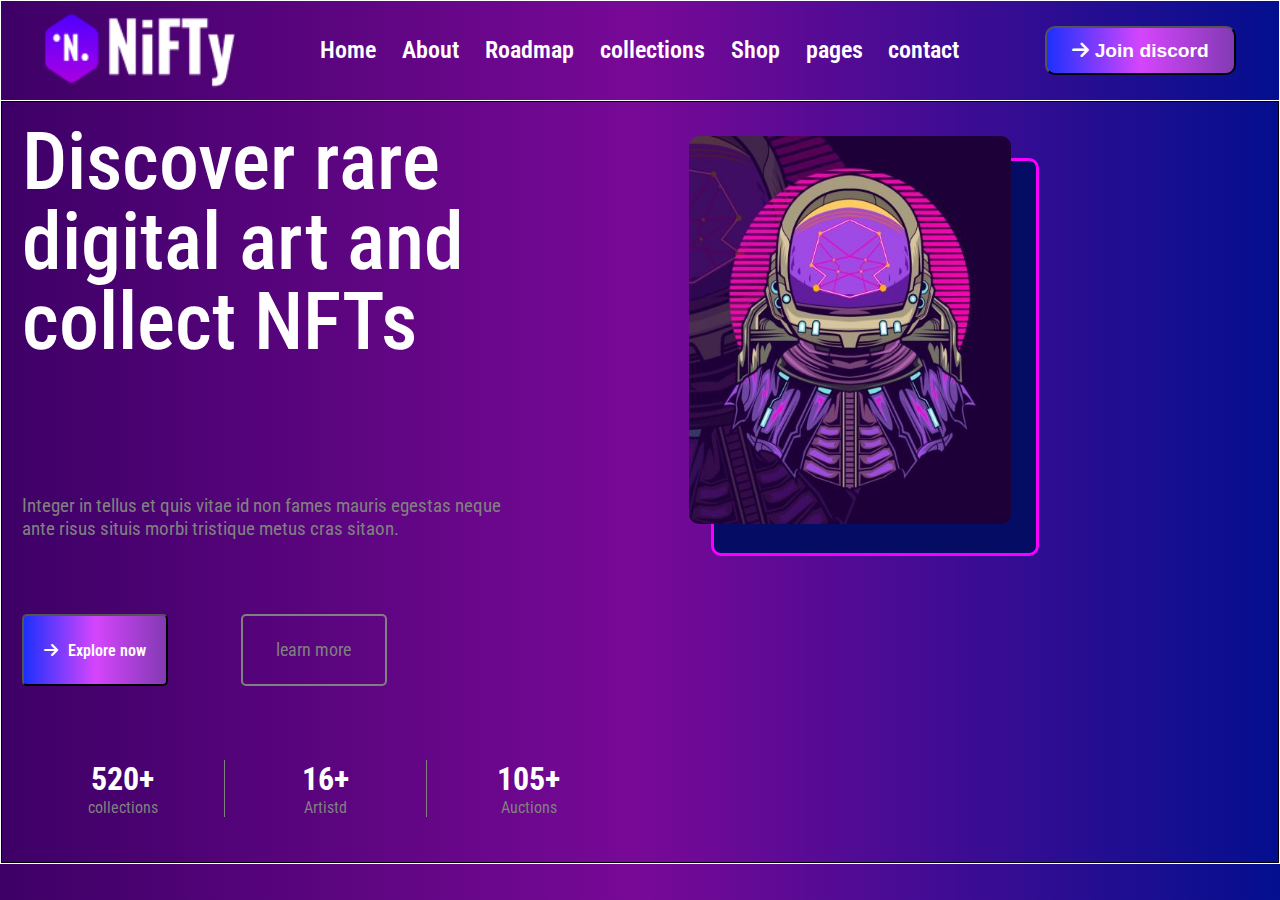
==== index.html @ b86f289c "nifty" ====
<!DOCTYPE html>
<html lang="en">

<head>
    <meta charset="UTF-8">
    <meta name="viewport" content="width=device-width, initial-scale=1.0">
    <title>Nifty portfolio</title>
    <link rel="preconnect" href="https://fonts.googleapis.com">
    <link rel="preconnect" href="https://fonts.gstatic.com" crossorigin>
    <link href="https://fonts.googleapis.com/css2?family=Roboto+Condensed:ital,wght@0,100..900;1,100..900&display=swap"
        rel="stylesheet">
    <link rel="stylesheet" href="style.css">
    <link rel="stylesheet" href="https://cdnjs.cloudflare.com/ajax/libs/font-awesome/6.6.0/css/all.min.css">
</head>

<body>
    <div class="main">
        <!-- navbar start -->
        <nav>
            <div class="nav_logo">
                <img src="./images/logo-nifty-light.png" alt="aa" height="100%" width="100%">
            </div>
            <div class="nav_catagories">
                <ul>
                    <li>Home</li>
                    <li>About</li>
                    <li>Roadmap</li>
                    <li>collections</li>
                    <li>Shop</li>
                    <li>pages</li>
                    <li>contact</li>
                </ul>
            </div>
            <div class="nav_button">
                <button><i class="fa-solid fa-arrow-right"></i> Join discord</button>
            </div>
        </nav>
        <!-- navbar end -->
        <!-- hero section start -->
        <div class="hero">
            <div class="hero_text">
                <h1 class="hero_tital">
                    Discover rare digital art and collect NFTs
                </h1>

                <p class="hero_paragraph">Integer in tellus et quis vitae id non fames mauris egestas neque ante risus
                    situis morbi tristique metus cras sitaon.</p>

                <div class="hero_buttons">
                    <button class="hero_button_1"><i style="margin-right: 10px;"
                            class="fa-solid fa-arrow-right"></i>Explore
                        now</button>
                    <button class="hero_button_2">learn more</button>
                </div>

                <div class="hero_review">

                    <div class="hero_reviews">
                        <h2>520+</h2>
                        <p>collections</p>
                    </div>

                    <div class="hero_reviews">
                        <h2>16+</h2>
                        <p>Artistd</p>
                    </div>

                    <div class="hero_reviews" style="border: none;">
                        <h2>105+</h2>
                        <p>Auctions</p>
                    </div>

                </div>
            </div>

            <div class="hero_img">

                <div class="hero_inner_img">
                    <img src="./images/img-hero-home-pkx0rylo211e505zyjern6z4qr8wz2abgy2iei8vrc.jpg" alt="aa"
                        height="100%" width="100%">
                </div>
            </div>
        </div>
        <!-- hero sectionend -->

    </div>
</body>

</html>
---- style.css ----
*{
    margin: 0;
    padding: 0;
    box-sizing: border-box;
   
}

body{
    background-image: linear-gradient(to right,#3d0066,#780997,#030f8f);
    display: flex;
    justify-content: center;
}

.main{
    font-family: "Roboto Condensed", sans-serif;
    border: 1px solid white;
    max-width: 1400px;
}
/* navbar start */
nav{
    height: 100px;
    width: 100%;
    border-bottom: 1px solid rgb(255, 255, 255);
    display: flex;
    align-items: center;
    justify-content: space-around;
}

.nav_logo{
    /* border: 1px solid black; */
    height: 80%;
    width: 15%;
    background-position: center;
}
.nav_catagories{
    /* border: 1px solid black; */
    height: 50%;
    width: 50%;
    font-family: "Roboto Condensed", sans-serif;
    font-optical-sizing: auto;
    display: flex;
    align-items: center;
}
.nav_catagories ul{
    display: flex;
    /* border: 1px solid black; */
    justify-content: space-between;
    width: 100%;
    height: 100%;
    display: flex;
    align-items: center;
}
.nav_catagories li{
    list-style: none;
    color: white;
    font-weight: 600;
    font-size: 1.5rem;
    cursor: pointer;
    transition: all 0.1s ease;
    /* border: 1px solid black; */
    height: 60%;
}

.nav_catagories li:hover{
    color: rgb(255, 0, 242);
    border-bottom: 5px solid rgb(250, 6, 250)
}


.nav_button{
    /* border: 1px solid black; */
    height: 50%;
    width: 15%;
}

.nav_button button{
    background-image: linear-gradient(to right,#1d30fd,#d545fc,#833ab4);
    width: 100%;
    height: 100%;
    font-size: 1.2rem;
    font-weight: 600;
    color: white;
    cursor: pointer;
    transition: all 0.5s ease;
    border-radius: 10px;
}

.nav_button button:hover{
    transform: translateY(-20px);
}

@media screen and (width<800px){
    .nav_logo{
        width: 40%;
        height: 70%;
    }
    .nav_catagories {
        display: none;
    }
    .nav_button {
        width: 30%;
    }

    .nav_button button{
        font-size: 1rem;
    }
}

@media screen and (width<500px){
    .nav_logo{
        width: 40%;
        height: 50%;
    }

    .nav_button {
        width: 40%;
    }

    .nav_button button{
        font-size: 1rem;
    }
}
/* navbar end */


/* hero section start */

.hero{
    border: 1px solid black;
    display: grid;
    grid-template-columns: 1fr 1fr;
    grid-template-rows: 80vh;
    grid-gap: 20px;
    padding: 20px;
}

.hero_text{
    /* background-color: red; */
    display: grid;
    grid-template-columns: 1fr;
    grid-template-rows: 45% 10% 10% 15%;
    align-content: space-between;
}

.hero_tital{
    color: rgb(255, 255, 255);
    font-size: 5rem;
    width: 80%;
    line-height: 80px;
    font-weight: 500;
}

.hero_paragraph{
    color: gray;
    width: 80%;
    font-size: 1.2rem;
}

.hero_buttons{
    width: 60%;
    display: flex;
    justify-content: space-between;
}

.hero_button_1{
    width: 40%;
    height: 100%;
    border-radius: 5px;
    background-image: linear-gradient(to right,#1d30fd,#d545fc,#833ab4);
    color: white;
    font-size: 1rem;
    font-weight: 600;
    font-family: "Roboto Condensed", sans-serif;
    transition: 0.5s;
    cursor: pointer;
}

.hero_button_1:hover{
    transform: translateY(-20px);
}
.hero_button_2{
    width: 40%;
    height: 100%;
    border-radius: 5px;
    background: transparent;
    color: gray;
    font-size: 1.1rem;
    font-family: "Roboto Condensed", sans-serif;
    border: 2px solid gray;
    transition: 0.5s;
    cursor: pointer;
}


.hero_button_2:hover{
    transform: translateY(-20px);
}

.hero_review{
    display: grid;
    grid-template-columns: 1fr 1fr 1fr;
    align-content: center;
}

.hero_reviews{
    border-right: 1px solid gray;
    display: flex;
    justify-content: center;
    flex-direction: column;
    align-items: center;
}

.hero_reviews h2{
    color: white;
    font-size: 2rem;
    font-family: "Roboto Condensed", sans-serif;

}

.hero_reviews p{
    color: gray;
}
.hero_img{
    /* background-color: yellow ; */
    /* border: 1px solid yellow; */
    padding-top: 6%;
    padding-left: 10%;
}
.hero_inner_img{
    width: 60%;
    aspect-ratio: 1/1.2;
    border: 3px solid rgb(247, 0, 255);
    border-radius: 10px;
    cursor: pointer;
    background-color: #040c63;
    
}
.hero_inner_img img{
    transform: translate(-25px,-25px);
    border-radius: 10px;
 }



@media screen and (width<1200px){
    .hero_tital{
        font-size: 4rem;
    }

    .hero_inner_img{
        width: 80%;
    }
}

@media screen and (width<1000px){
    .hero_tital{
        font-size: 3rem;
    }
}
@media screen and (width<768px){
    .hero_text{
        order: 2;
    }
    .hero_img{
        order: 1;
    }

    .hero_tital{
        width: 100%;
    }
    
    .hero_paragraph{
        width: 100%;
       
    }

    .hero_inner_img{
        width: 80%;
    }
     .hero{
        grid-template-columns: 1fr;
        grid-template-rows: 700px 400px;
     }
}

@media screen and (width<500px){
    .hero_inner_img{
        width: 90%;
    }

    .hero_buttons{
        width: 100%;
    }

    .hero{
        grid-template-columns: 1fr;
        grid-template-rows: 500px 500px;
     }
}

@media screen and (width<350px){
    .hero{
        grid-template-columns: 1fr;
        grid-template-rows: 350px 600px;
     }
}
/* hero section end */
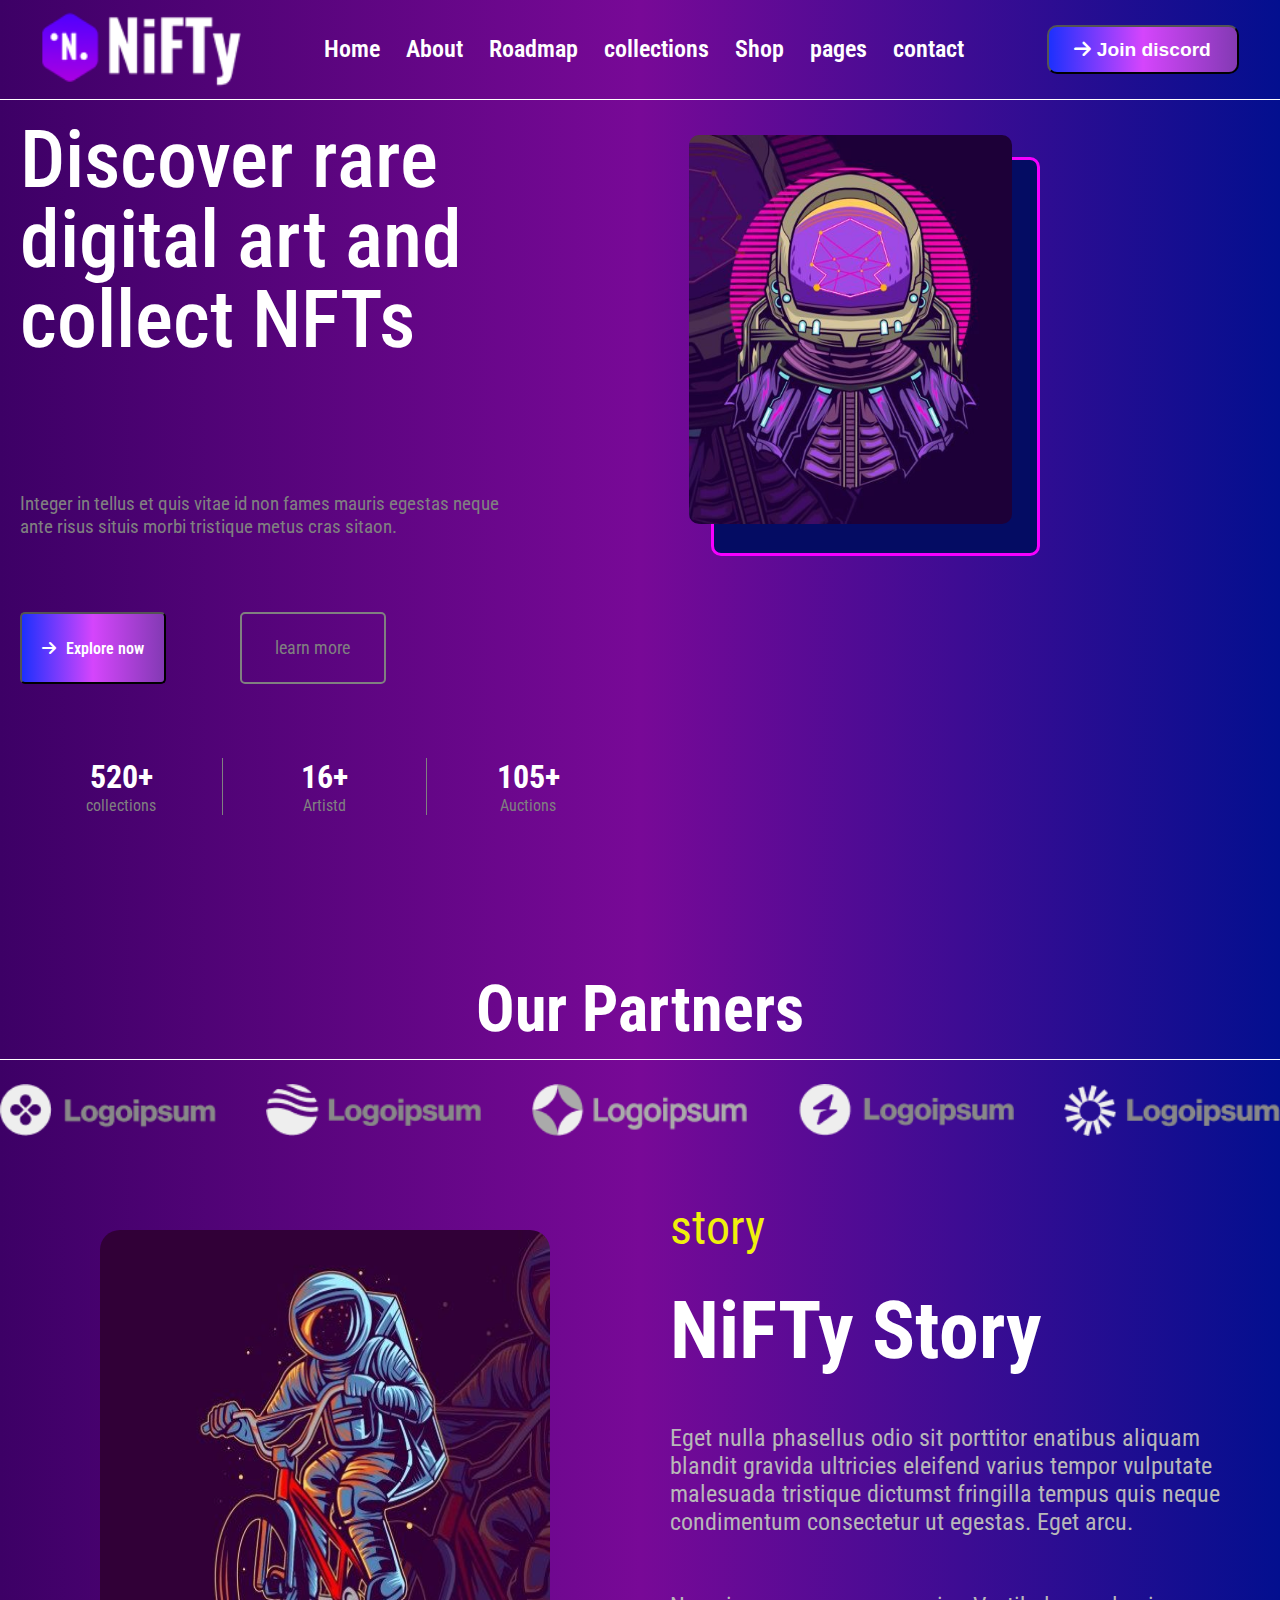
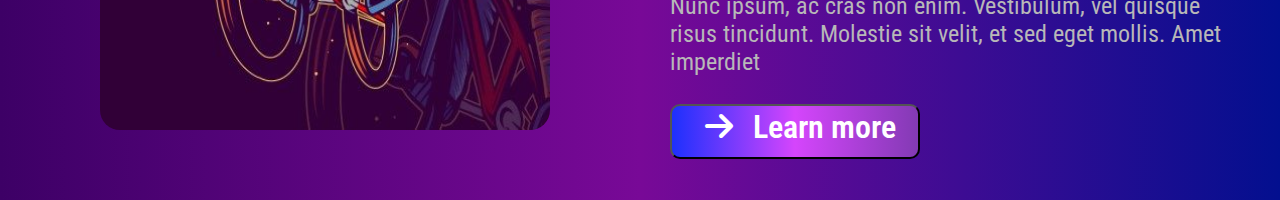
==== commit 2daa1bde: "nifty" ====
--- a/index.html
+++ b/index.html
@@ -83,6 +83,43 @@
         </div>
         <!-- hero sectionend -->
 
+        <!-- our partners start -->
+         <div class="heading1">
+            <h1>Our Partners</h1>
+         </div>
+
+         <div class="partners_logo">
+            <img src="./images/logoipsum1.png" alt="aa" width="100%">
+            <img src="./images/logoispum2.png" alt="aa" width="100%">
+            <img src="./images/logoipsum3.png" alt="aa" width="100%">
+            <img src="./images/logoipsum4.png" alt="aa" width="100%">
+            <img src="./images/logoipsum5.png" alt="aa" width="100%">
+         </div>
+         <!-- our partners end -->
+
+         <!-- nify story start -->
+
+         <div class="nifty_story">
+            <div class="nifty_story_img">
+                <div class="nifty_story_inner_img">
+                    <img src="./images/about-sect-pkx2qvjboxoln93ri0fmyq3f60lvekg6x5yi3pwz84.jpg" alt="aa" height="100%" width="100%">
+                </div>
+            </div>
+            <div class="nifty_story_text">
+                <span id="story">story</span>
+
+                <h1>NiFTy Story</h1>
+
+                <span>Eget nulla phasellus odio sit porttitor enatibus aliquam blandit gravida ultricies eleifend varius tempor vulputate malesuada tristique dictumst fringilla tempus quis neque condimentum consectetur ut egestas. Eget arcu.</span>
+
+                <span>Nunc ipsum, ac cras non enim. Vestibulum, vel quisque risus tincidunt. Molestie sit velit, et sed eget mollis. Amet imperdiet</span>
+                <div class="nifty_button">
+                <button><i class="fa-solid fa-arrow-right"></i>Learn more</button>
+            </div>
+            </div>
+         </div>
+          <!-- nifty story end -->
+
     </div>
 </body>
 
--- a/style.css
+++ b/style.css
@@ -13,7 +13,7 @@
 
 .main{
     font-family: "Roboto Condensed", sans-serif;
-    border: 1px solid white;
+    /* border: 1px solid white; */
     max-width: 1400px;
 }
 /* navbar start */
@@ -29,7 +29,7 @@
 .nav_logo{
     /* border: 1px solid black; */
     height: 80%;
-    width: 15%;
+    width: 200px;
     background-position: center;
 }
 .nav_catagories{
@@ -89,14 +89,19 @@
     transform: translateY(-20px);
 }
 
-@media screen and (width<800px){
-    .nav_logo{
-        width: 40%;
-        height: 70%;
-    }
+@media screen and (max-width:1100px){
     .nav_catagories {
         display: none;
     }
+
+    .nav_button{
+        width: 30%;
+    }
+}
+
+@media screen and (width<800px){
+   
+    
     .nav_button {
         width: 30%;
     }
@@ -107,10 +112,7 @@
 }
 
 @media screen and (width<500px){
-    .nav_logo{
-        width: 40%;
-        height: 50%;
-    }
+   
 
     .nav_button {
         width: 40%;
@@ -126,7 +128,7 @@
 /* hero section start */
 
 .hero{
-    border: 1px solid black;
+    /* border: 1px solid black; */
     display: grid;
     grid-template-columns: 1fr 1fr;
     grid-template-rows: 80vh;
@@ -256,6 +258,12 @@
     .hero_tital{
         font-size: 3rem;
     }
+
+    .hero_buttons{
+        width: 100%;
+    }
+
+
 }
 @media screen and (width<768px){
     .hero_text{
@@ -289,8 +297,17 @@
     }
 
     .hero_buttons{
-        width: 100%;
-    }
+        height: 40px;
+    }
+
+    .hero_button_1{
+        width: 48%;
+    }
+
+    .hero_button_2{
+        width: 48%;
+    }
+    
 
     .hero{
         grid-template-columns: 1fr;
@@ -304,4 +321,169 @@
         grid-template-rows: 350px 600px;
      }
 }
-/* hero section end */+/* hero section end */
+
+/* our partners start */
+.heading1{
+    width: 100%;
+    height: 100px;
+    border-bottom: 1px solid white;
+    color: white;
+    font-size: 2rem;
+    display: grid;
+    place-items: center;
+    margin-top: 100px;
+    font-family: "Roboto Condensed", sans-serif;
+}
+
+.partners_logo{
+    width: 100%;
+    display: grid;
+    grid-template-columns: repeat(5,1fr);
+    grid-template-rows: 100px;
+    /* border: 1px solid white; */
+    align-items: center;
+    justify-items: center;
+    grid-gap: 50px;
+}
+
+.partners_logo img{
+    /* border: 1px solid white; */
+}
+
+@media screen and (max-width:768px){
+    .partners_logo{
+        grid-template-columns: repeat(3,1fr);
+        grid-template-rows: 50px 50px;
+        
+    }
+}
+
+@media screen and (max-width:500px){
+    .partners_logo{
+        grid-template-columns: 1fr;
+        grid-template-rows: repeat(5,100px);
+        padding: 20px;
+        
+    }
+}
+/* our partners end */
+
+/* nifty story start */
+
+.nifty_story{
+    display: grid;
+    grid-template-columns: repeat(2,1fr);
+    grid-template-rows: 600px;
+    /* border: 1px solid white; */
+    padding: 20px;
+    grid-gap: 20px;
+}
+
+.nifty_story_img{
+    /* border: 1px solid white; */
+    display: grid;
+    place-items: center;
+}
+
+.nifty_story_inner_img{
+    height: 500px;
+    width: 450px;
+    /* border: 1px solid white; */
+    border-radius: 20px;
+    overflow: hidden;
+}
+.nifty_story_text{
+    /* border: 1px solid white; */
+    display: grid;
+    grid-template-columns: 1fr;
+    grid-template-rows: 10% 20% 25% 15% 10%;
+    grid-gap: 2%;
+    align-content: space-between;
+    padding: 20px;
+}
+#story{
+    font-size: 3rem;
+    display: flex;
+    align-items: end;
+    color: rgb(240, 240, 13);
+}
+
+.nifty_story_text h1{
+    font-size: 5rem;
+    color: white;
+    /* border: 1px solid white; */
+}
+
+.nifty_story_text :nth-child(3){
+    font-size: 1.5rem;
+    color: rgb(184, 184, 184);
+}
+
+.nifty_story_text :nth-child(4){
+    font-size: 1.5rem;
+    color: rgb(184, 184, 184);
+}
+
+.nifty_button button{
+    width: 250px;
+    height: 55px;
+    border-radius: 10px;
+    padding-bottom: 10px;
+    padding-left: 10px;
+    font-family: "Roboto Condensed", sans-serif;
+    font-weight: 600;
+    font-size: 2rem;
+    background-image: linear-gradient(to right,#1d30fd,#d545fc,#833ab4);
+    color: white;
+    transition: all 0.5s ease;
+    cursor: pointer;
+}
+
+.nifty_button button:hover {
+    transform: translateY(-20px);
+}
+
+.nifty_button button i{
+    margin-right: 20px;
+}
+.nifty_story_text span{
+    /* border: 1px solid white; */
+}
+
+
+.nifty_story_text .nifty_button{
+    /* border: 1px solid white; */
+}
+@media screen and (width<1100px){
+    #story{
+        font-size: 2rem;
+        
+    }
+    
+    .nifty_story_text h1{
+        font-size: 3rem;
+        
+    }
+    
+    .nifty_story_text :nth-child(3){
+        font-size: 1rem;
+       
+    }
+    
+    .nifty_story_text :nth-child(4){
+        font-size: 1rem;
+        
+    }
+    
+    .nifty_button button{
+        font-size: 1.5rem;
+    }
+}
+@media screen and (width < 768px){
+    .nifty_story{
+        grid-template-columns: 1fr;
+        grid-template-rows: 500px 500px;
+    }
+}
+/* nifty story end */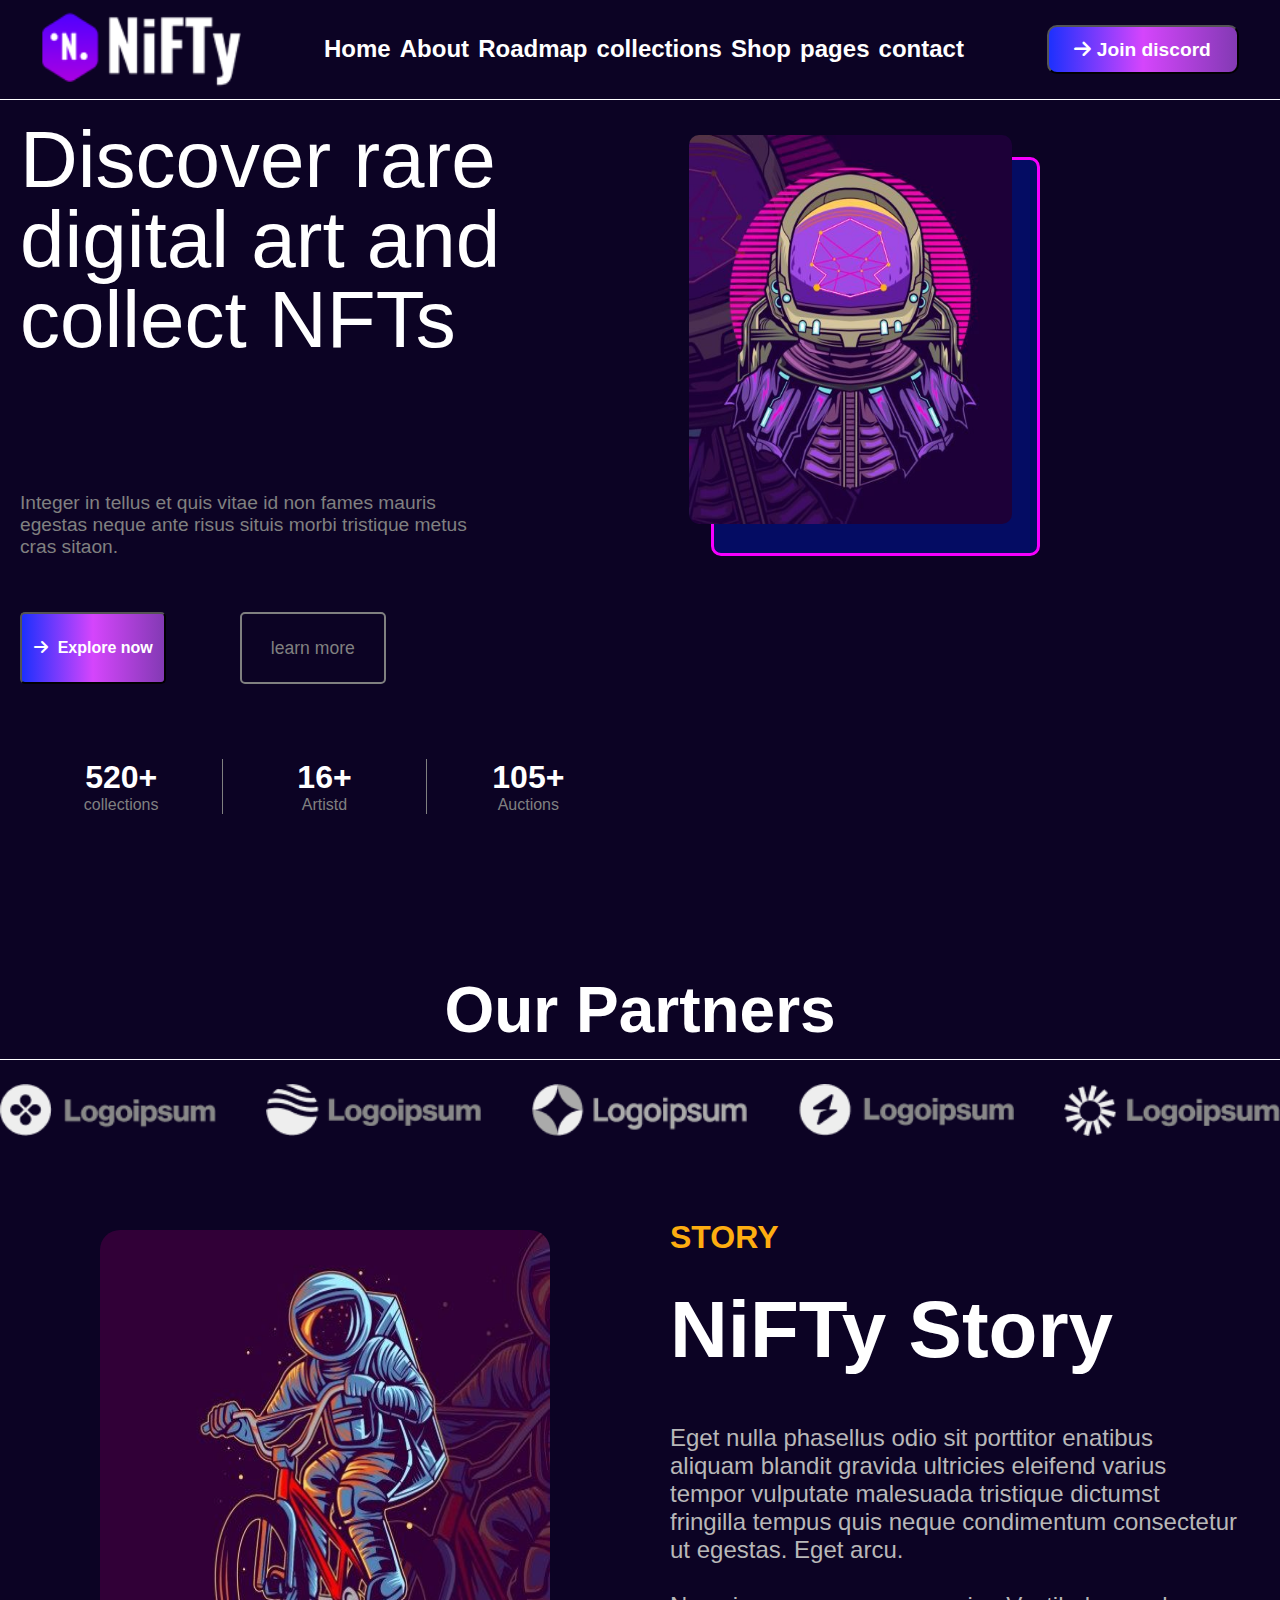
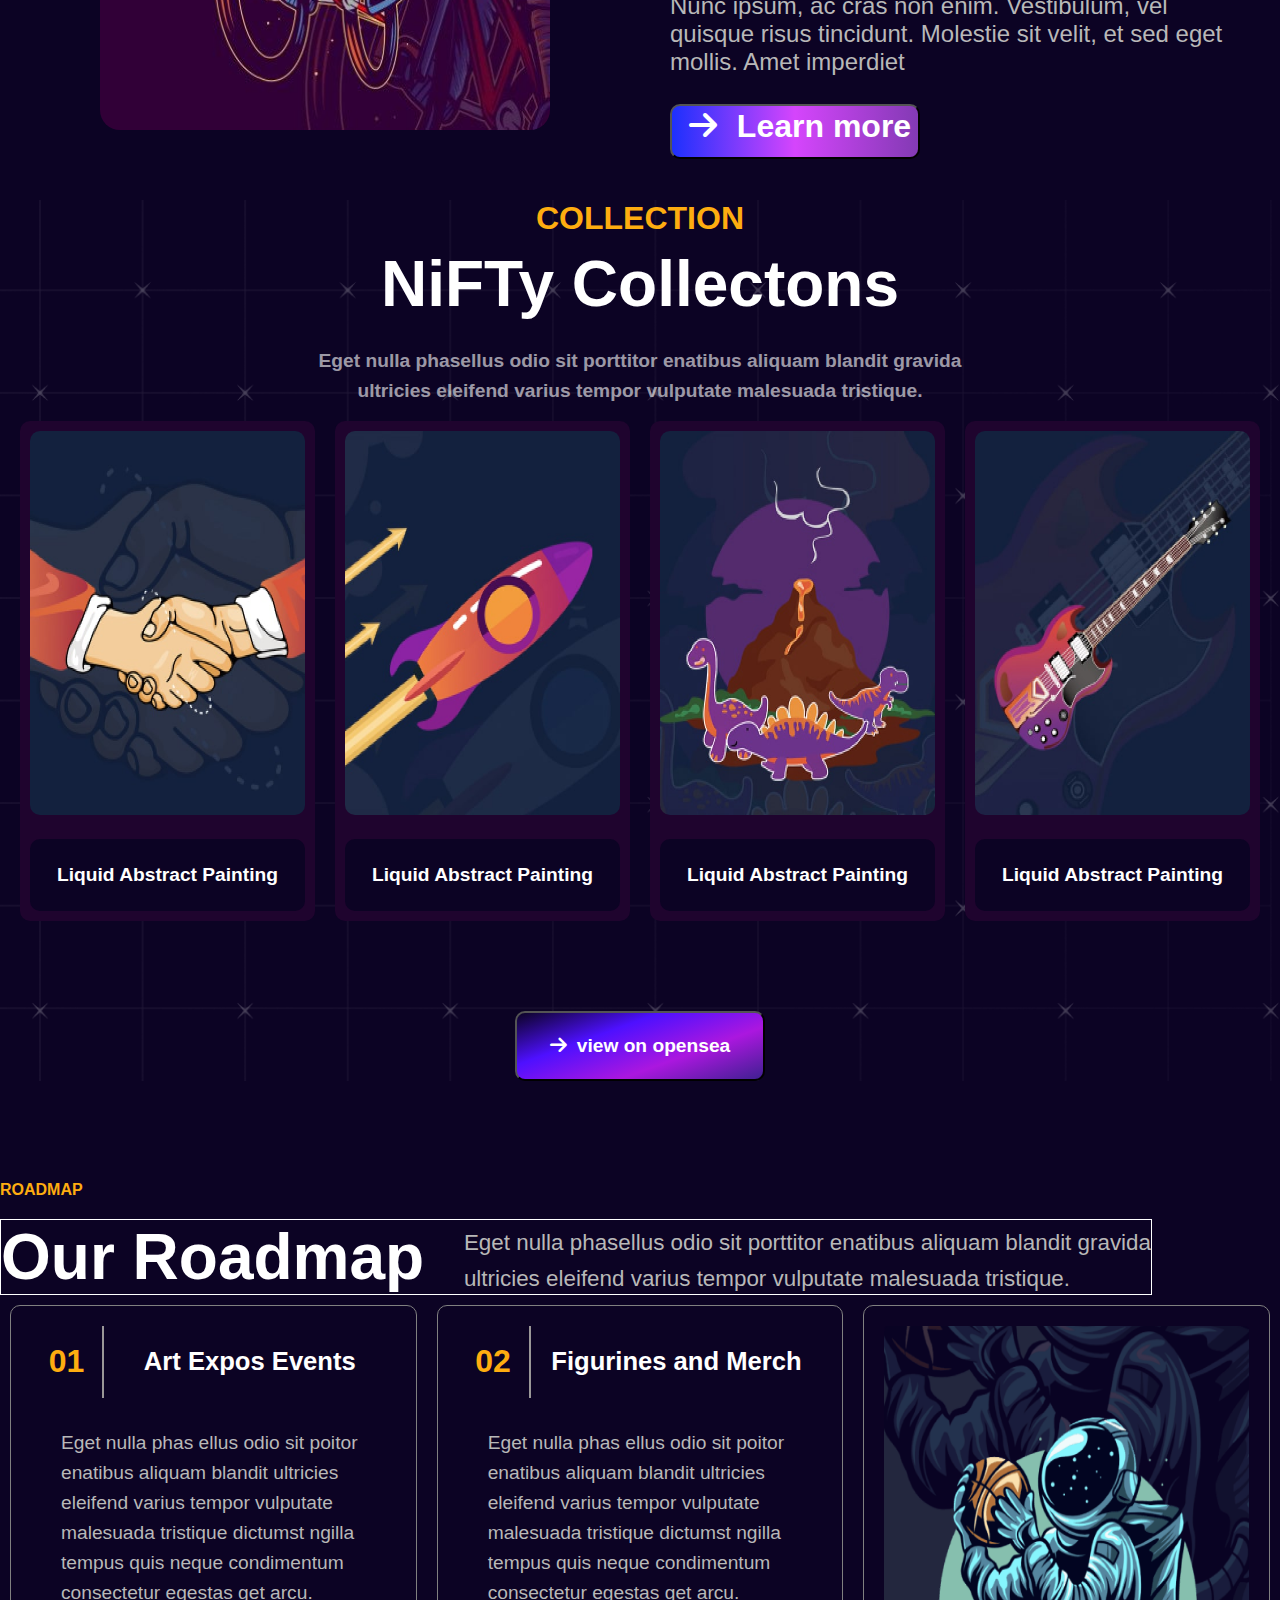
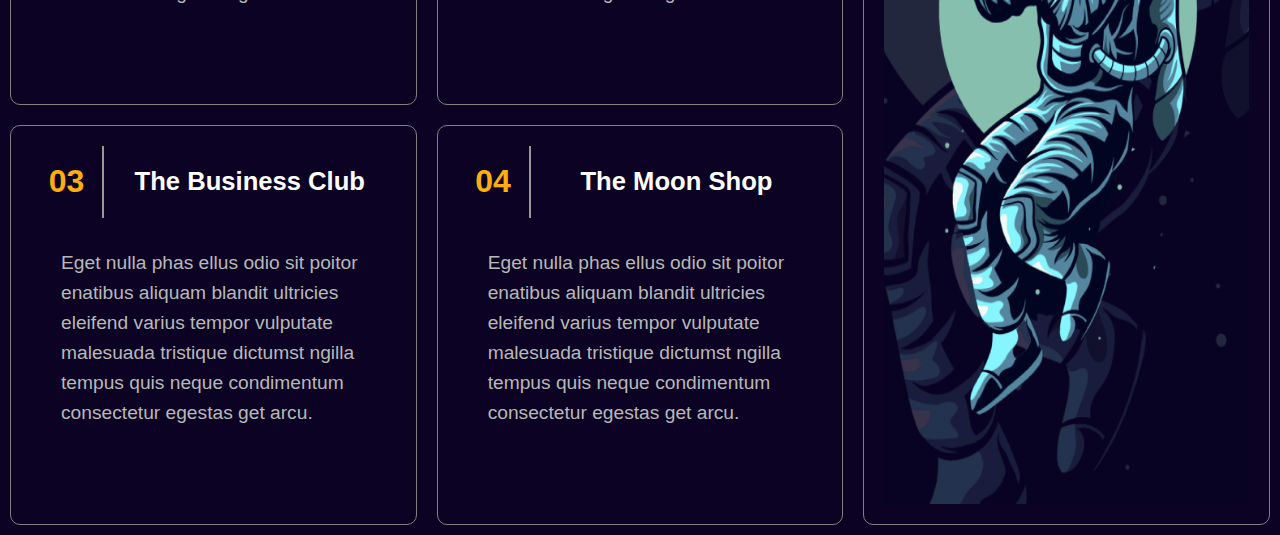
==== commit 1a8c4afb: "nifty" ====
--- a/index.html
+++ b/index.html
@@ -84,25 +84,26 @@
         <!-- hero sectionend -->
 
         <!-- our partners start -->
-         <div class="heading1">
+        <div class="heading1">
             <h1>Our Partners</h1>
-         </div>
-
-         <div class="partners_logo">
+        </div>
+
+        <div class="partners_logo">
             <img src="./images/logoipsum1.png" alt="aa" width="100%">
             <img src="./images/logoispum2.png" alt="aa" width="100%">
             <img src="./images/logoipsum3.png" alt="aa" width="100%">
             <img src="./images/logoipsum4.png" alt="aa" width="100%">
             <img src="./images/logoipsum5.png" alt="aa" width="100%">
-         </div>
-         <!-- our partners end -->
-
-         <!-- nify story start -->
-
-         <div class="nifty_story">
+        </div>
+        <!-- our partners end -->
+
+        <!-- nify story start -->
+
+        <div class="nifty_story">
             <div class="nifty_story_img">
                 <div class="nifty_story_inner_img">
-                    <img src="./images/about-sect-pkx2qvjboxoln93ri0fmyq3f60lvekg6x5yi3pwz84.jpg" alt="aa" height="100%" width="100%">
+                    <img src="./images/about-sect-pkx2qvjboxoln93ri0fmyq3f60lvekg6x5yi3pwz84.jpg" alt="aa" height="100%"
+                        width="100%">
                 </div>
             </div>
             <div class="nifty_story_text">
@@ -110,16 +111,132 @@
 
                 <h1>NiFTy Story</h1>
 
-                <span>Eget nulla phasellus odio sit porttitor enatibus aliquam blandit gravida ultricies eleifend varius tempor vulputate malesuada tristique dictumst fringilla tempus quis neque condimentum consectetur ut egestas. Eget arcu.</span>
-
-                <span>Nunc ipsum, ac cras non enim. Vestibulum, vel quisque risus tincidunt. Molestie sit velit, et sed eget mollis. Amet imperdiet</span>
+                <span>Eget nulla phasellus odio sit porttitor enatibus aliquam blandit gravida ultricies eleifend varius
+                    tempor vulputate malesuada tristique dictumst fringilla tempus quis neque condimentum consectetur ut
+                    egestas. Eget arcu.</span>
+
+                <span>Nunc ipsum, ac cras non enim. Vestibulum, vel quisque risus tincidunt. Molestie sit velit, et sed
+                    eget mollis. Amet imperdiet</span>
                 <div class="nifty_button">
-                <button><i class="fa-solid fa-arrow-right"></i>Learn more</button>
-            </div>
-            </div>
-         </div>
-          <!-- nifty story end -->
-
+                    <button><i class="fa-solid fa-arrow-right"></i>Learn more</button>
+                </div>
+            </div>
+        </div>
+        <!-- nifty story end -->
+
+        <!-- nifty collection start -->
+        <div class="nifty_collection">
+
+            <div class="nifty_collection_text1"><span>COLLECTION</span></div>
+
+            <div class="nifty_collection_text2">
+                <h1>NiFTy Collectons</h1>
+            </div>
+
+            <div class="nifty_collection_text3">
+                <p>Eget nulla phasellus odio sit porttitor enatibus aliquam blandit gravida</p>
+                <p>ultricies eleifend varius tempor vulputate malesuada tristique.</p>
+            </div>
+
+            <div class="nifty_collection_cards">
+                <div class="nifty_collection_card">
+                    <div class="nifty_collection_card_img"><img src="./images/img-8-min.jpg" alt="aa" height="100%"
+                            width="100%"></div>
+                    <div class="nifty_collection_card_text">
+                        <p>Liquid Abstract Painting</p>
+                    </div>
+                </div>
+                <div class="nifty_collection_card">
+                    <div class="nifty_collection_card_img"><img src="./images/img-2-min.jpg" alt="aa" height="100%"
+                            width="100%"></div>
+                    <div class="nifty_collection_card_text">
+                        <p>Liquid Abstract Painting</p>
+                    </div>
+                </div>
+                <div class="nifty_collection_card">
+                    <div class="nifty_collection_card_img"><img src="./images/img-3-min.jpg" alt="aa" height="100%"
+                            width="100%"></div>
+                    <div class="nifty_collection_card_text">
+                        <p>Liquid Abstract Painting</p>
+                    </div>
+                </div>
+                <div class="nifty_collection_card">
+                    <div class="nifty_collection_card_img"><img src="./images/img-7-min.jpg" alt="aa" height="100%"
+                            width="100%"></div>
+                    <div class="nifty_collection_card_text">
+                        <p>Liquid Abstract Painting</p>
+                    </div>
+                </div>
+            </div>
+            <div class="nifty_collection_button">
+                <button><i class="fa-solid fa-arrow-right"></i>view on opensea</button>
+            </div>
+
+
+        </div>
+        <!-- nifty collection end -->
+
+        <!-- nifty roadmap starts here -->
+
+        <div class="nifty_roadmap">
+
+            <div class="nifty_roadmap_text1">
+                <p>
+                    ROADMAP</p>
+            </div>
+
+            <div class="nifty_roadmap_text_2">
+                <div class="nifty_roadmap_text_3_heading">
+                    <h1>Our Roadmap</h1>
+                </div>
+                <div class="nifty_roadmap_text_2_paragraph">
+                    <p>Eget nulla phasellus odio sit porttitor enatibus aliquam blandit gravida</p>
+                    <p>ultricies eleifend varius tempor vulputate malesuada tristique.</p>
+                </div>
+            </div>
+
+            <div class="nifty_roadmap_cards">
+                <div class="nifty_roadmap_card">
+                    <div class="nifty_roadmap_card_text1">
+                        <div class="nifty_roadmap_number"><span>01</span></div>
+                        <div class="nifty_roadmap_heading"><h1>Art Expos Events</h1></div>
+                    </div>
+                    <div class="nifty_roadmap_card_text2">
+                        <p>Eget nulla phas ellus odio sit poitor enatibus aliquam blandit ultricies eleifend varius tempor vulputate malesuada tristique dictumst ngilla tempus quis neque condimentum consectetur egestas get arcu.</p>
+                    </div>
+                </div>
+                <div class="nifty_roadmap_card">
+                    <div class="nifty_roadmap_card_text1">
+                        <div class="nifty_roadmap_number"><span>02</span></div>
+                        <div class="nifty_roadmap_heading"><h1>Figurines and Merch</h1></div>
+                    </div>
+                    <div class="nifty_roadmap_card_text2">
+                        <p>Eget nulla phas ellus odio sit poitor enatibus aliquam blandit ultricies eleifend varius tempor vulputate malesuada tristique dictumst ngilla tempus quis neque condimentum consectetur egestas get arcu.</p>
+                    </div>
+                </div>
+                <div class="nifty_roadmap_card">
+                    <div class="nifty_roadmap_card_text1">
+                        <div class="nifty_roadmap_number"><span>03</span></div>
+                        <div class="nifty_roadmap_heading"><h1>The Business Club</h1></div>
+                    </div>
+                    <div class="nifty_roadmap_card_text2">
+                        <p>Eget nulla phas ellus odio sit poitor enatibus aliquam blandit ultricies eleifend varius tempor vulputate malesuada tristique dictumst ngilla tempus quis neque condimentum consectetur egestas get arcu.</p>
+                    </div>
+                </div>
+                <div class="nifty_roadmap_card">
+                    <div class="nifty_roadmap_card_text1">
+                        <div class="nifty_roadmap_number"><span>04</span></div>
+                        <div class="nifty_roadmap_heading"><h1>The Moon Shop</h1></div>
+                    </div>
+                    <div class="nifty_roadmap_card_text2">
+                        <p>Eget nulla phas ellus odio sit poitor enatibus aliquam blandit ultricies eleifend varius tempor vulputate malesuada tristique dictumst ngilla tempus quis neque condimentum consectetur egestas get arcu.</p>
+                    </div>
+                </div>
+                <div class="nifty_roadmap_card item-3"><img src="./images/roadmap-sect-pkx9wrj8sw4j5o6t93ny7na9h6vh82bf9cotd4w6r4.png" alt="aa" height="100%" width="100%"></div>
+            </div>
+        </div>
+
+        <!-- nifty roadmap ends here -->
     </div>
 </body>
 
--- a/style.css
+++ b/style.css
@@ -6,13 +6,15 @@
 }
 
 body{
-    background-image: linear-gradient(to right,#3d0066,#780997,#030f8f);
+    /* background-image: linear-gradient(160deg,#0C0324); */
+    background-color: #0C0324;
     display: flex;
     justify-content: center;
+    font-family: "Rajdhani", sans-serif;
 }
 
 .main{
-    font-family: "Roboto Condensed", sans-serif;
+    /* font-family: "Roboto Condensed", sans-serif; */
     /* border: 1px solid white; */
     max-width: 1400px;
 }
@@ -36,7 +38,7 @@
     /* border: 1px solid black; */
     height: 50%;
     width: 50%;
-    font-family: "Roboto Condensed", sans-serif;
+    /* font-family: "Roboto Condensed", sans-serif; */
     font-optical-sizing: auto;
     display: flex;
     align-items: center;
@@ -150,6 +152,8 @@
     width: 80%;
     line-height: 80px;
     font-weight: 500;
+    font-family: "Rajdhani", sans-serif;
+
 }
 
 .hero_paragraph{
@@ -172,7 +176,7 @@
     color: white;
     font-size: 1rem;
     font-weight: 600;
-    font-family: "Roboto Condensed", sans-serif;
+    /* font-family: "Roboto Condensed", sans-serif; */
     transition: 0.5s;
     cursor: pointer;
 }
@@ -187,7 +191,7 @@
     background: transparent;
     color: gray;
     font-size: 1.1rem;
-    font-family: "Roboto Condensed", sans-serif;
+    /* font-family: "Roboto Condensed", sans-serif; */
     border: 2px solid gray;
     transition: 0.5s;
     cursor: pointer;
@@ -215,7 +219,7 @@
 .hero_reviews h2{
     color: white;
     font-size: 2rem;
-    font-family: "Roboto Condensed", sans-serif;
+    /* font-family: "Roboto Condensed", sans-serif; */
 
 }
 
@@ -333,7 +337,8 @@
     display: grid;
     place-items: center;
     margin-top: 100px;
-    font-family: "Roboto Condensed", sans-serif;
+    /* font-family: "Roboto Condensed", sans-serif; */
+    font-weight: 700;
 }
 
 .partners_logo{
@@ -361,10 +366,10 @@
 
 @media screen and (max-width:500px){
     .partners_logo{
-        grid-template-columns: 1fr;
-        grid-template-rows: repeat(5,100px);
+        grid-template-columns: 100px;
+        grid-template-rows: repeat(5,30px);
         padding: 20px;
-        
+        margin-left: 35%;
     }
 }
 /* our partners end */
@@ -403,10 +408,12 @@
     padding: 20px;
 }
 #story{
-    font-size: 3rem;
+    font-size: 2rem;
     display: flex;
     align-items: end;
-    color: rgb(240, 240, 13);
+    color: #FEAD10;
+    text-transform: uppercase;
+    font-weight: 700;
 }
 
 .nifty_story_text h1{
@@ -431,7 +438,8 @@
     border-radius: 10px;
     padding-bottom: 10px;
     padding-left: 10px;
-    font-family: "Roboto Condensed", sans-serif;
+    /* font-family: "Roboto Condensed", sans-serif; */
+    font-family: "Rajdhani", sans-serif;
     font-weight: 600;
     font-size: 2rem;
     background-image: linear-gradient(to right,#1d30fd,#d545fc,#833ab4);
@@ -486,4 +494,266 @@
         grid-template-rows: 500px 500px;
     }
 }
-/* nifty story end */+/* nifty story end */
+
+/* nifty collection start */
+
+.nifty_collection{
+  /* border: 1px solid white; */
+  background-image: url("./images/bg-boxstar.png");
+  background-size: cover;
+}
+
+.nifty_collection_text1{
+    width: 100%;
+    height: auto;
+    /* border: 1px solid black; */
+    display: grid;
+    place-items: center;
+    color: #FEAD10;
+    font-size: 2rem;
+    font-weight: 600;
+}
+
+.nifty_collection_text2{
+    width: 100%;
+    height: auto;
+    font-size: 2rem;
+    display: grid;
+    place-items: center;
+    color: white;
+    margin-top: 10px;
+}
+
+.nifty_collection_text3{
+    width: 100%;
+    height: 50px;
+    display: flex;
+    flex-direction: column;
+    justify-content: space-between;
+    align-items: center;
+    font-weight: 600;
+    line-height: 20px;
+    font-size: 1.2rem;
+    color: #FFFFFF99;
+    margin-top: 30px;
+}
+
+.nifty_collection_cards{
+    /* border: 1px solid white; */
+    display: grid;
+    grid-template-columns: repeat(4,1fr);
+    grid-template-rows: 500px;
+    grid-gap:20px;
+    padding: 20px;
+}
+
+
+
+.nifty_collection_button{
+    width: 100%;
+    display: flex;
+    justify-content: center;
+    /* padding: 20px; */
+}
+.nifty_collection_button i{
+    font-weight: 700;
+    margin-right: 10px;
+}
+
+.nifty_collection_button button{
+    height: 70px;
+    /* border: 1px solid white; */
+    width: 250px;
+    font-size: 1.2rem;
+    font-weight: 700;
+    background-image: linear-gradient(160deg,#0C0324,#4E10FF,#AB17DF,#3F2091);
+   border-radius: 10px;
+   color: white;
+   display: flex;
+   justify-content: center;
+   align-items: center;
+   cursor: pointer;
+   margin-top: 70px;
+   transition: all 0.6s ease;
+}
+.nifty_collection_button:hover button{
+    transform: translateY(-30px);
+
+}
+
+
+@media screen and (width<768px){
+    .nifty_collection_cards{
+        grid-template-columns: repeat(2,1fr);
+        grid-template-rows: repeat(2,500px);
+        margin-top: 50px;
+    }
+}
+
+@media screen and (width<500px){
+    .nifty_collection_cards{
+        grid-template-columns: 1fr;
+        grid-template-rows: repeat(4,500px);
+    }
+}
+.nifty_collection_card{
+    /* border: 1px solid white; */
+    display: flex;
+    flex-direction: column;
+    justify-content: space-between;
+    padding: 10px;
+    border-radius: 10px;
+    background-color: #1f042e;
+}
+
+
+.nifty_collection_card_img{
+    width: 100%;
+    height: 80%;
+    /* border: 1px solid white; */
+    border-radius: 10px;
+    overflow: hidden;
+}
+.nifty_collection_card_text{
+    height: 15%;
+    width: 100%;
+    /* border: 1px solid white; */
+    border-radius: 10px;
+    display: grid;
+    place-items: center;
+    font-size: 1.2rem;
+    color: white;
+    font-weight: 700;
+    background-color: #0C0324;
+}
+
+.nifty_roadmap{
+    /* border: 1px solid white; */
+    margin-top: 100px;
+    
+}
+
+.nifty_roadmap_text1{
+    color: white;
+    color: #FEAD10;
+    font-weight: 600;
+    
+}
+
+.nifty_roadmap_text_2{
+    /* border: 1px solid white; */
+    display: flex;
+    justify-content: space-between;
+    margin-top: 20px;
+    width: 90%;
+    border: 1px solid white;
+}
+
+@media screen and (width<768px){
+    .nifty_roadmap_text_2{
+        flex-direction: column;
+        height: 200px;
+    }
+}
+
+.nifty_roadmap_text_3_heading{
+    color: white;
+    font-size: 2rem;
+    font-weight: 500;
+}
+
+.nifty_roadmap_text_2_paragraph{
+    color: white;
+    font-size: 1.4rem;
+}
+
+.nifty_roadmap_text_2_paragraph p{
+    margin-top: 10px;
+    color: rgb(184, 184, 184);
+}
+
+.nifty_roadmap_cards{
+    display: grid;
+    grid-template-columns: repeat(3,1fr);
+    grid-template-rows: repeat(2,400px);
+    grid-gap:20px;
+    padding: 10px;
+    
+
+
+}
+
+@media screen and (width<768px){
+    .nifty_roadmap_cards{
+       
+        display: flex;
+        flex-direction: column;
+    }
+
+    .item-3{
+        grid-column: 1/5;
+        grid-row: 1/2;  
+    }
+    .nifty_roadmap_card_text2{
+        /* display: none; */
+    }
+}
+
+.nifty_roadmap_card{
+    /* border: 1px solid white; */
+    border-radius: 10px;
+}
+
+.item-3{
+    grid-column: 3/4;
+    grid-row: 1/3;
+}
+
+.nifty_roadmap_card{
+    display: flex;
+    flex-direction: column;
+    padding: 20px;
+    border: 1px solid gray;
+}
+
+
+.nifty_roadmap_card_text1{
+    height: 20%;
+    width: 100%;
+    /* border: 1px solid white; */
+    display: flex;
+}
+
+.nifty_roadmap_number{
+    height: 100%;
+    border-right: 2px solid rgb(154, 151, 151);
+    width: 20%;
+    color: white;
+    display: grid;
+    place-items: center;
+    font-size: 2rem;
+    color: #FEAD10;
+    font-weight: 700;
+}
+.nifty_roadmap_heading{
+    height: 100%;
+    /* border: 1px solid white; */
+    width: 80%;
+    color: white;
+    display: grid;
+    place-items: center;
+    font-size: 0.8rem;
+}
+
+.nifty_roadmap_card_text2{
+    height: 80%;
+    width: 100%;
+    /* border: 1px solid white; */
+    color: white;
+    padding: 30px;
+    font-size: 1.2rem;
+    line-height: 30px;
+    color: rgb(184, 184, 184);
+}
+
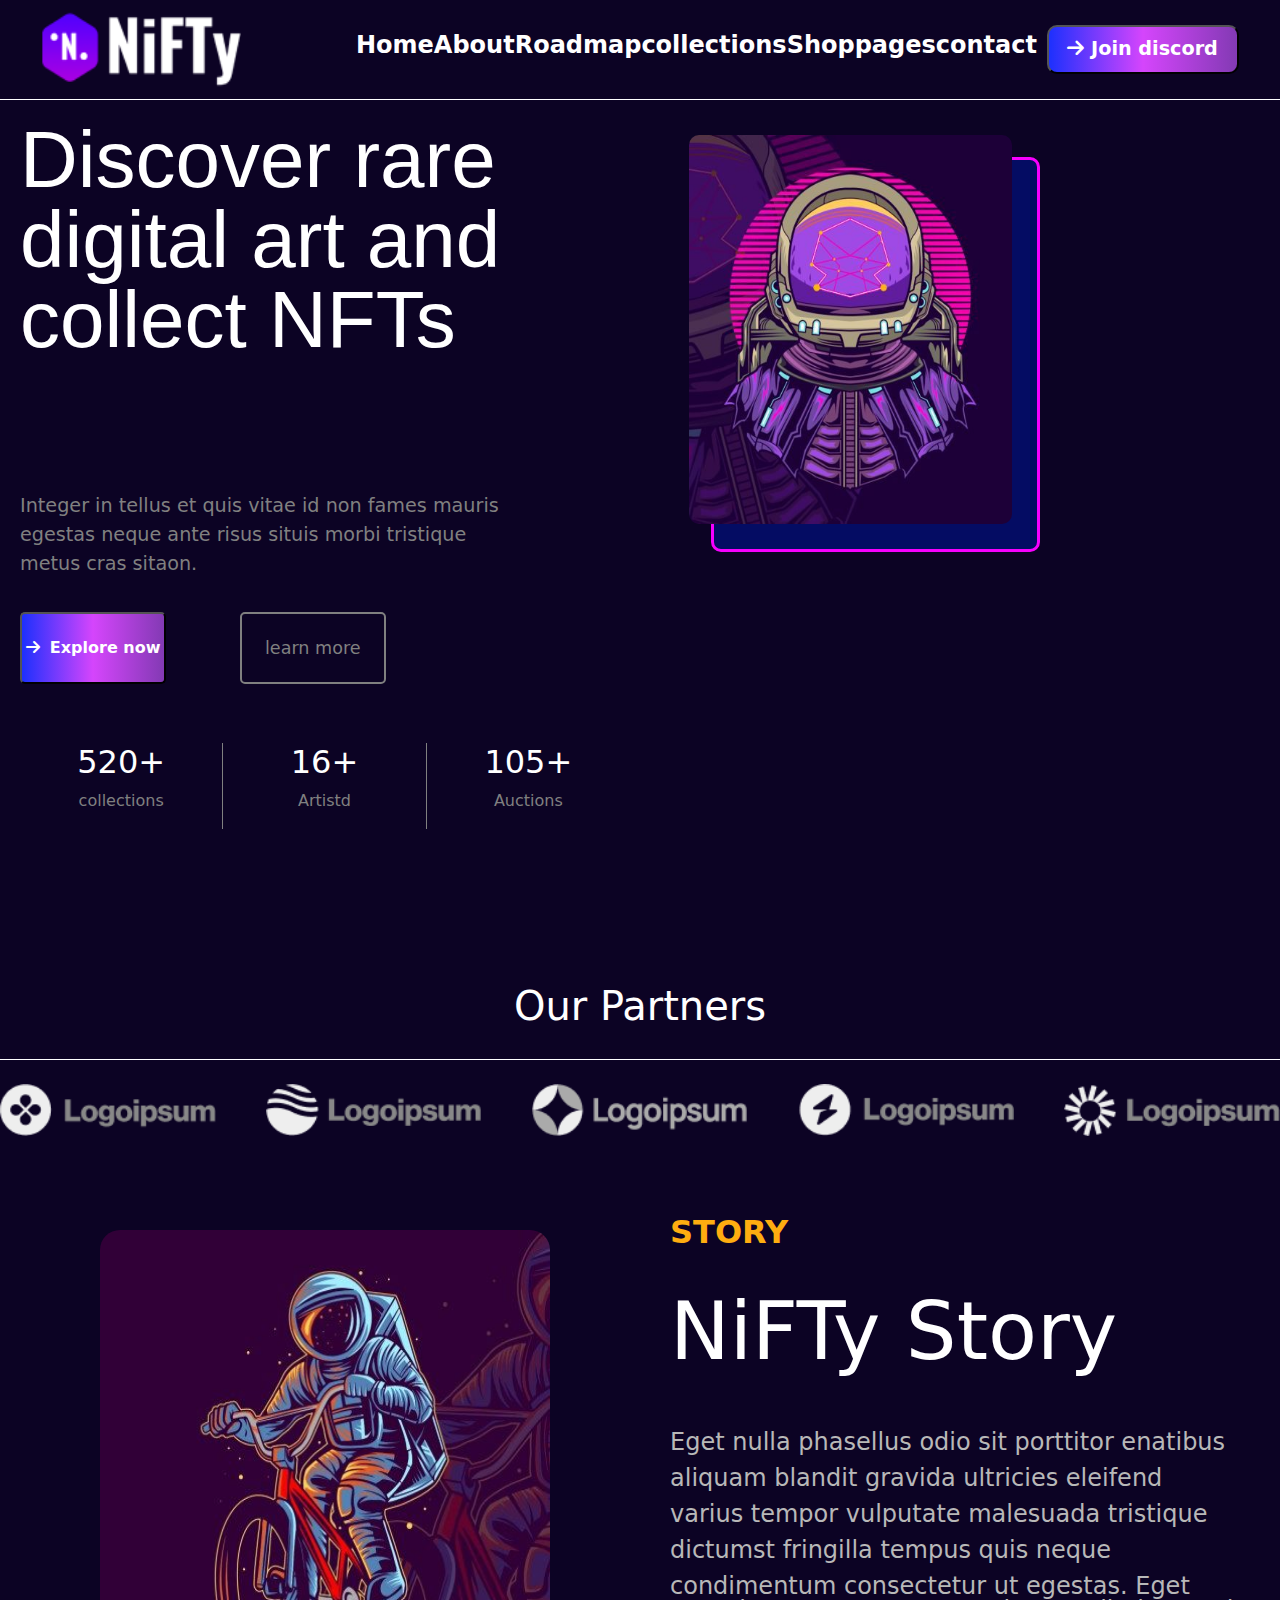
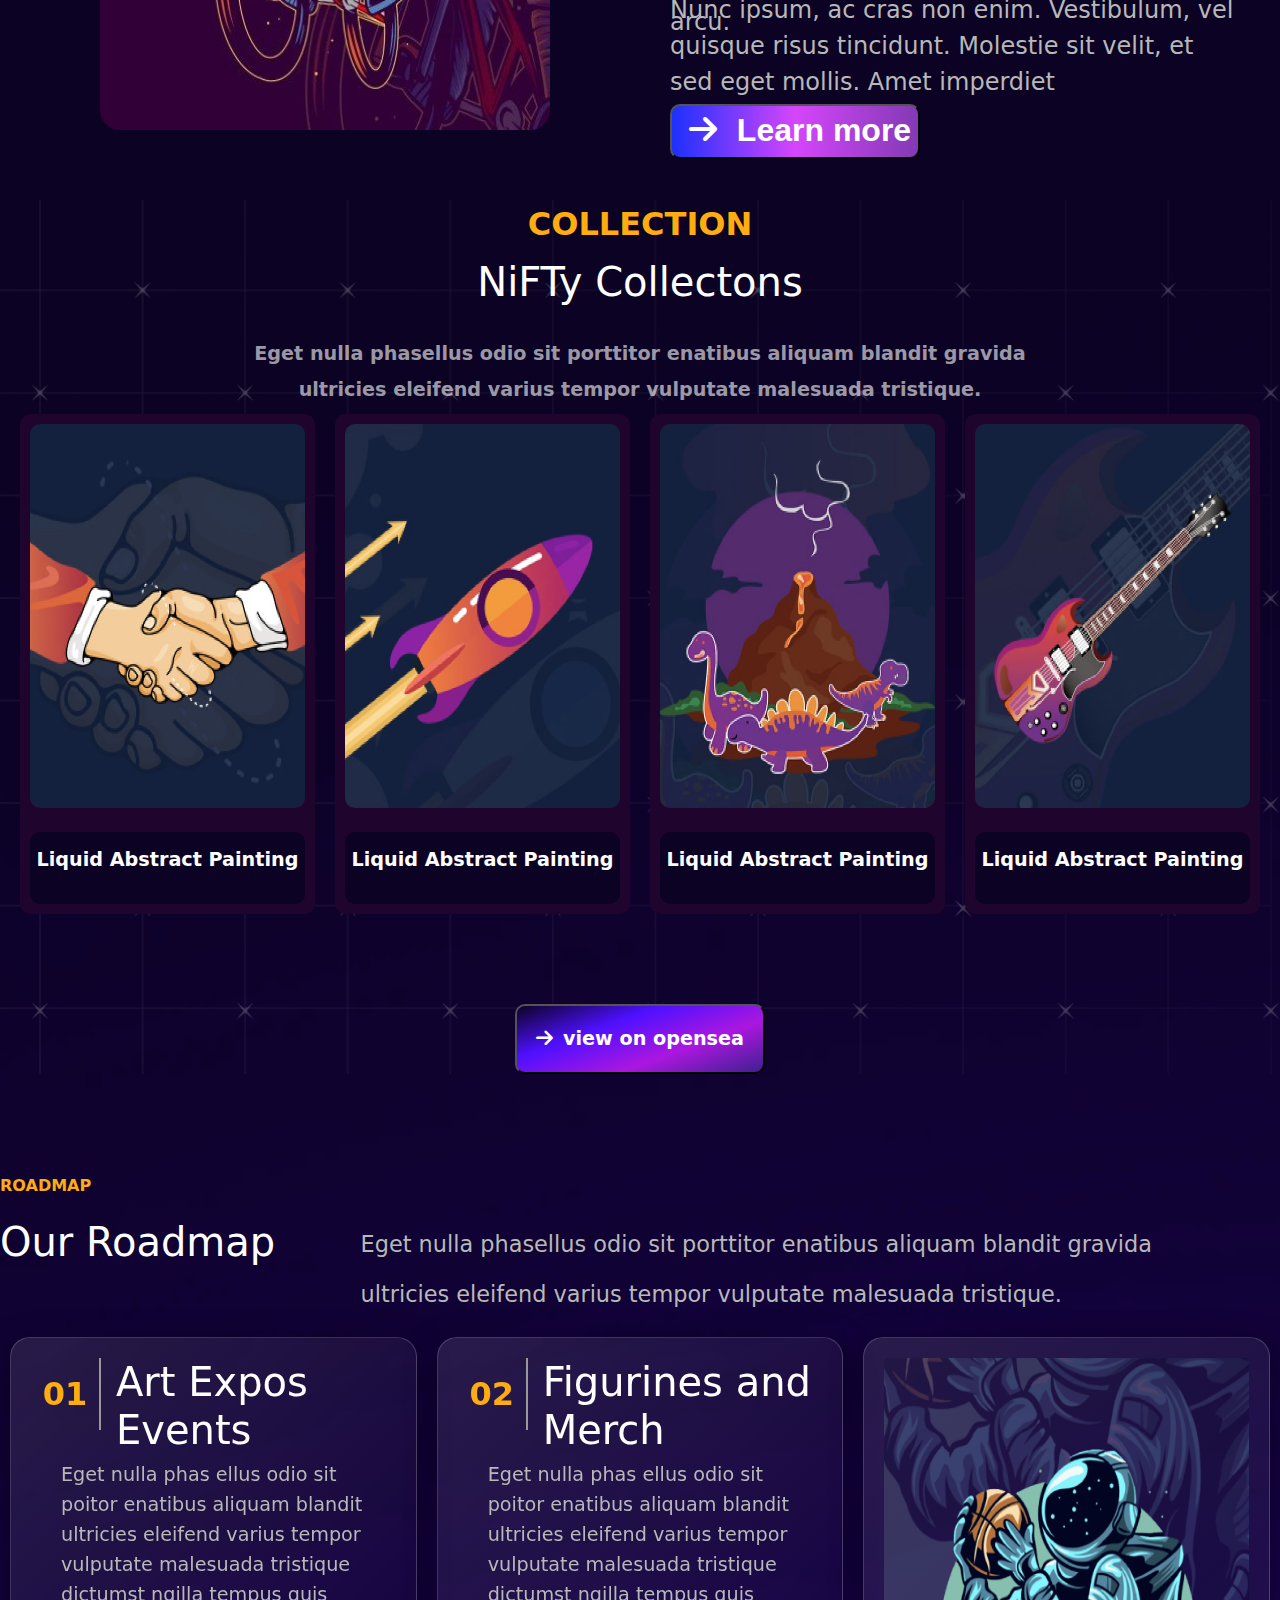
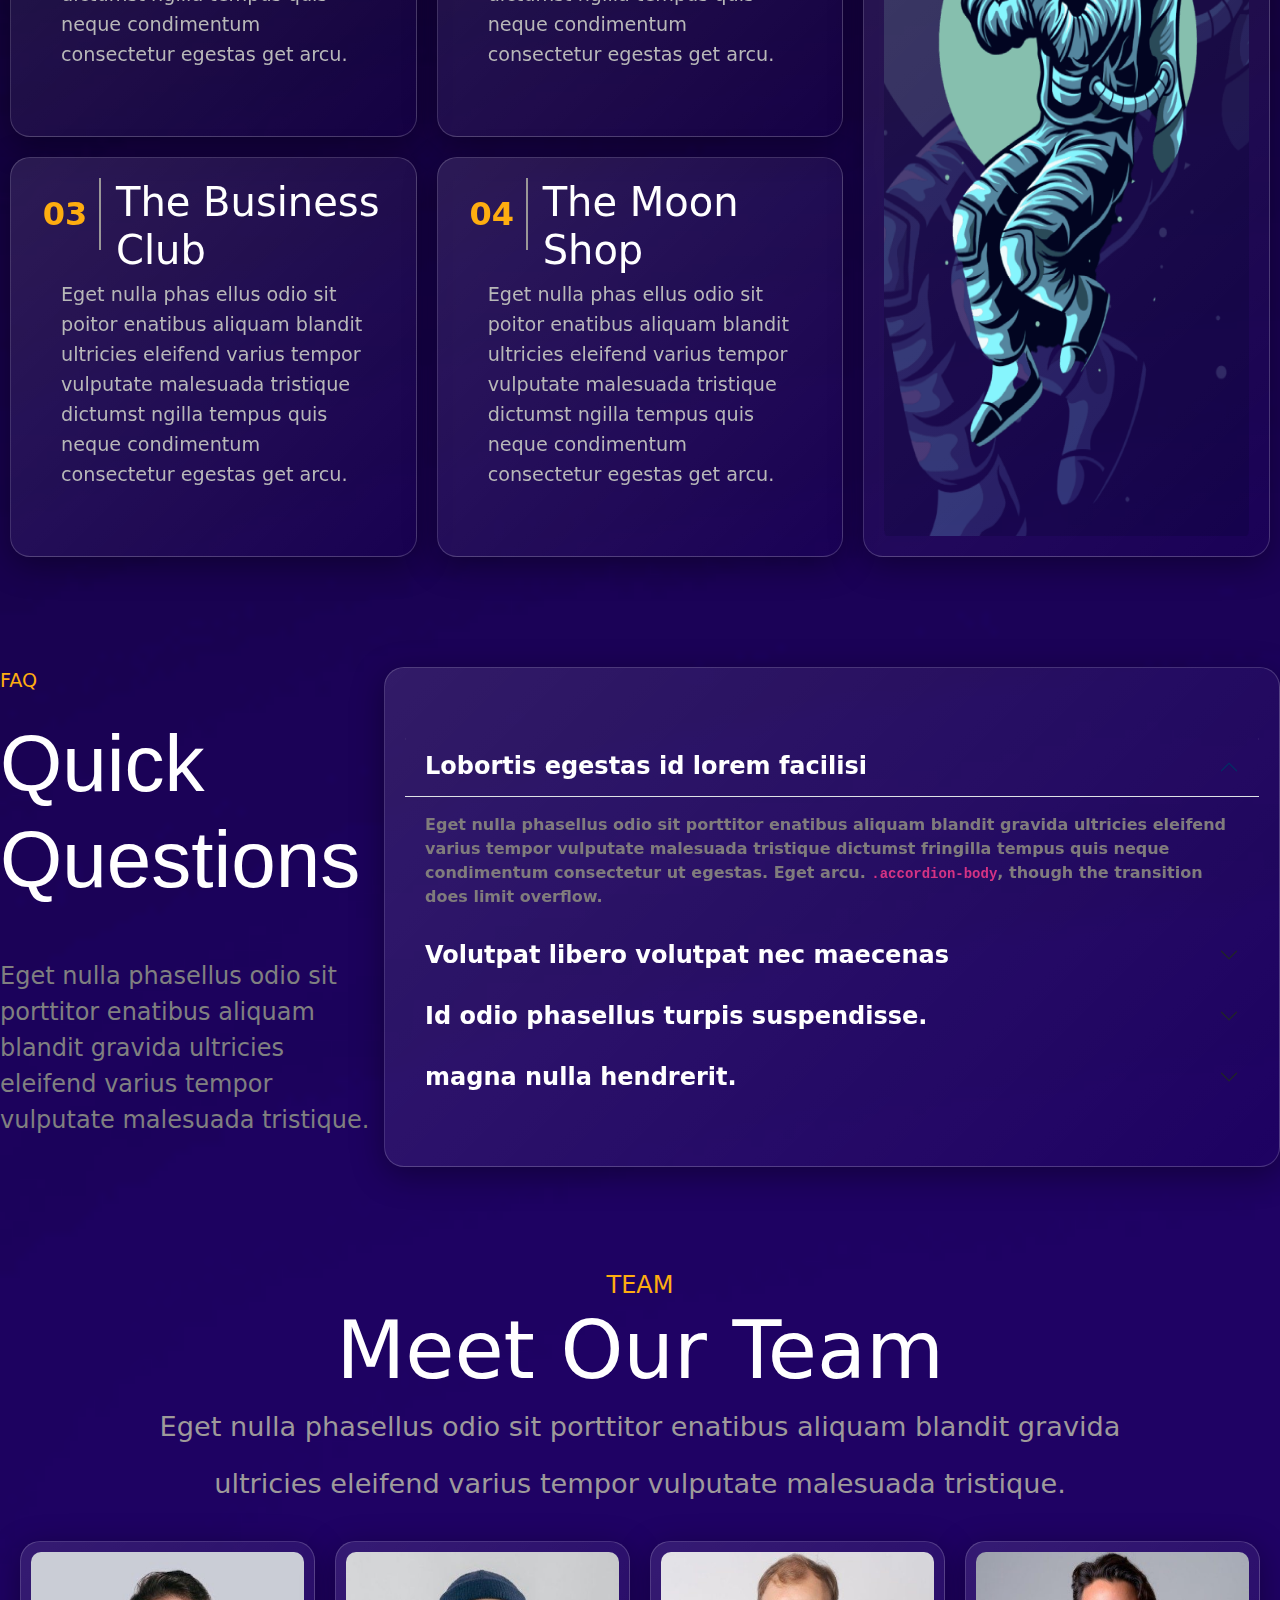
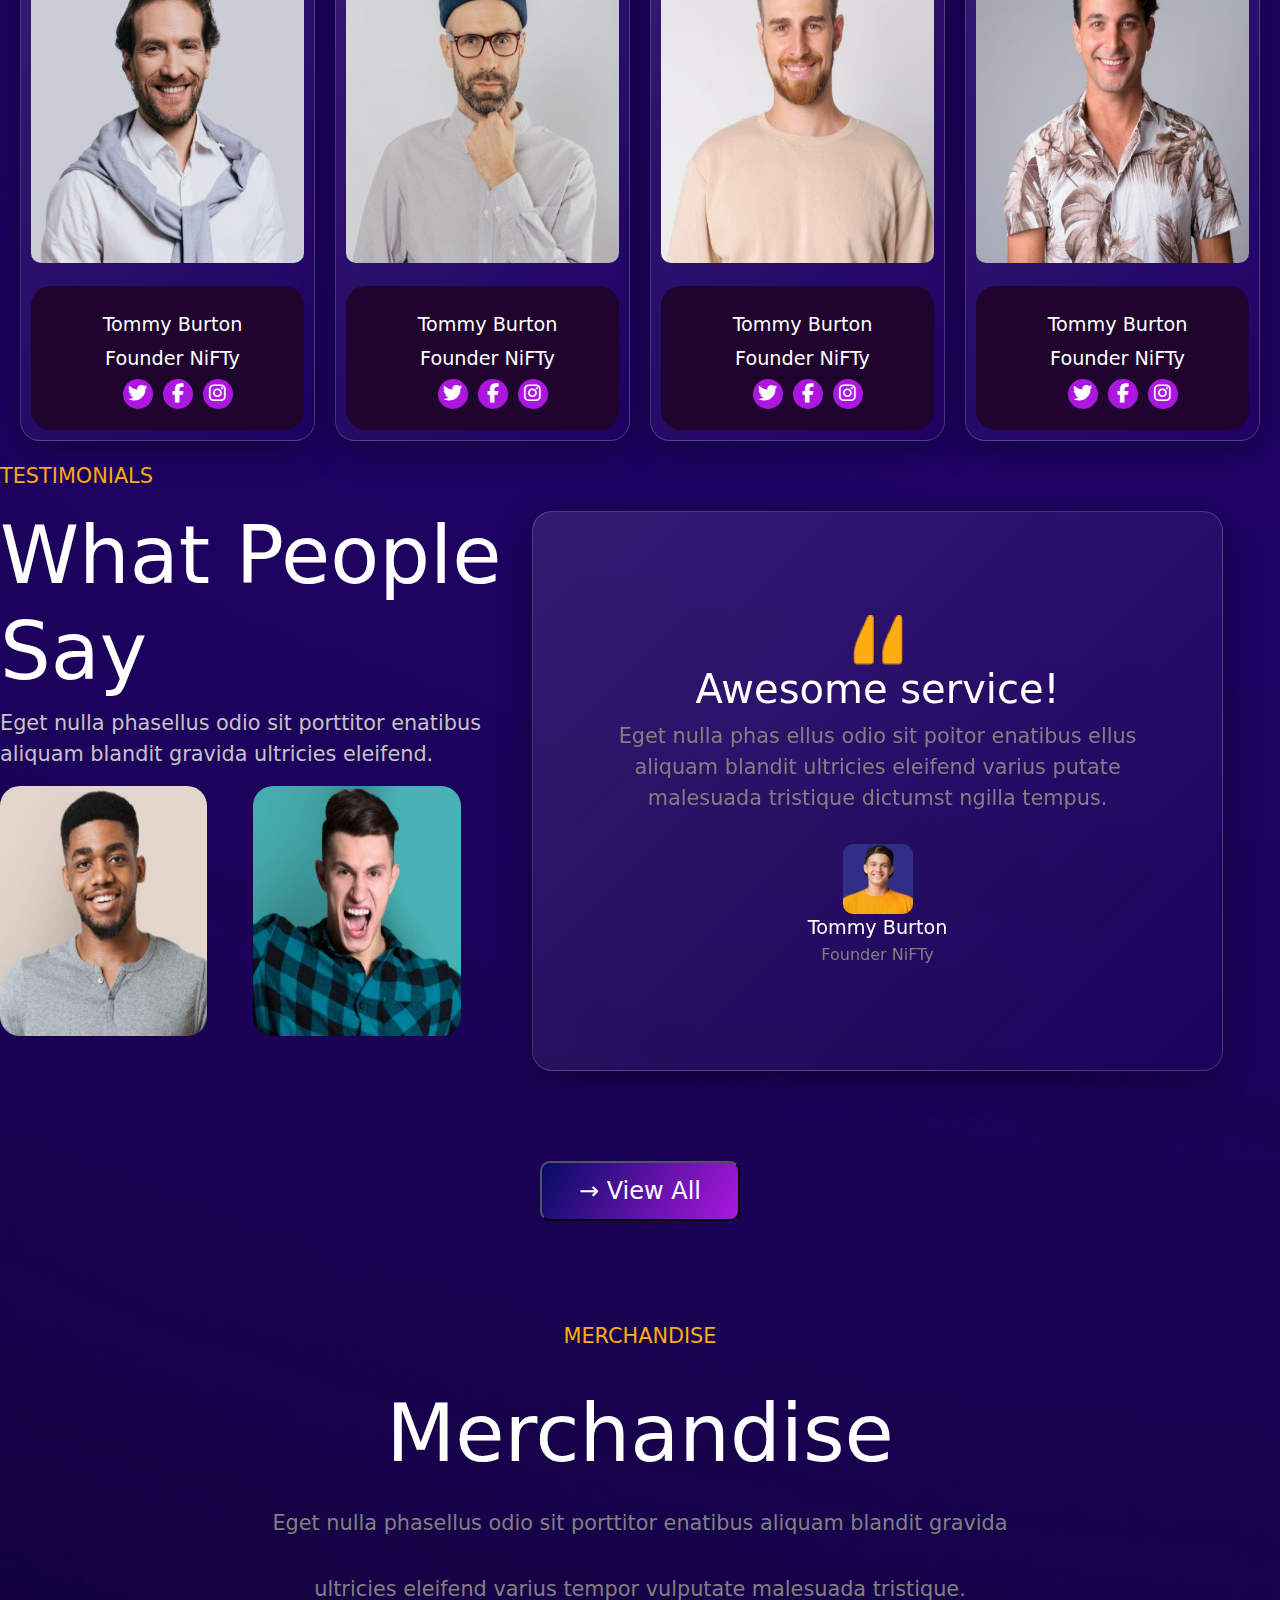
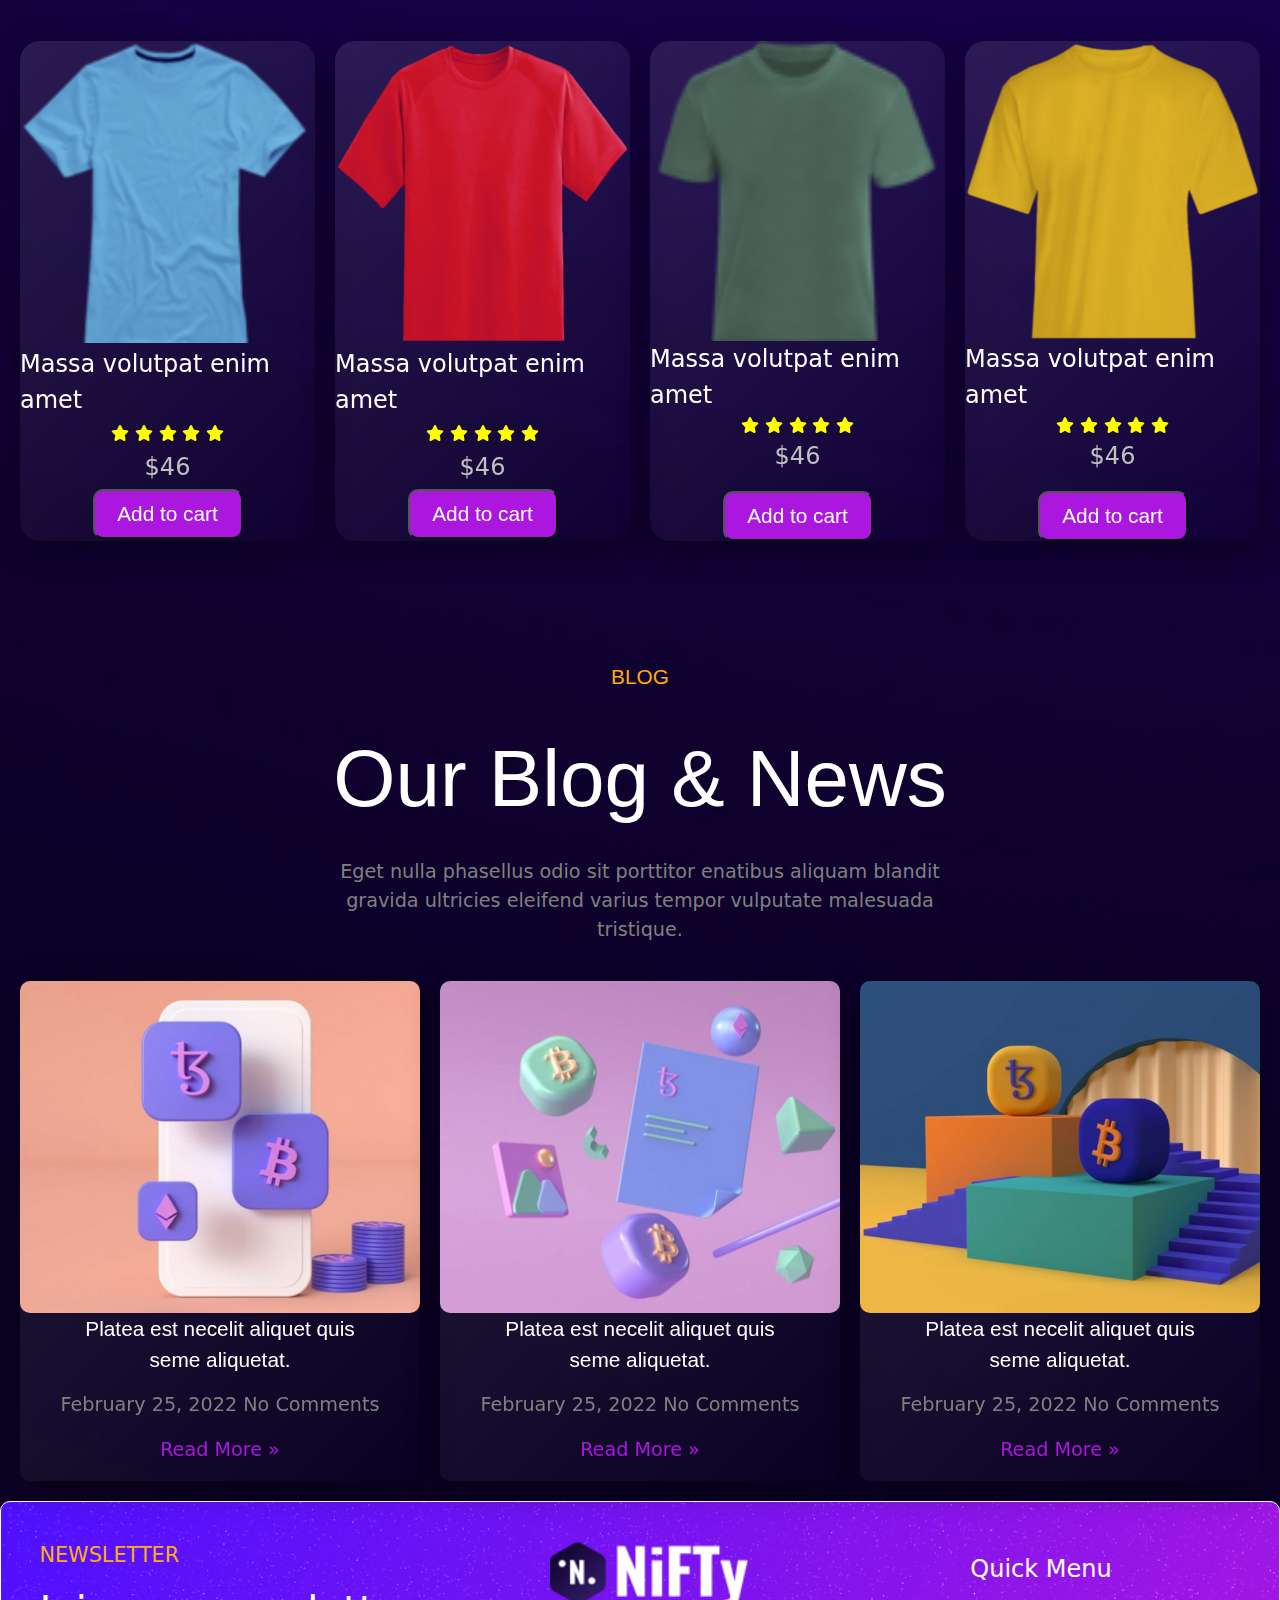
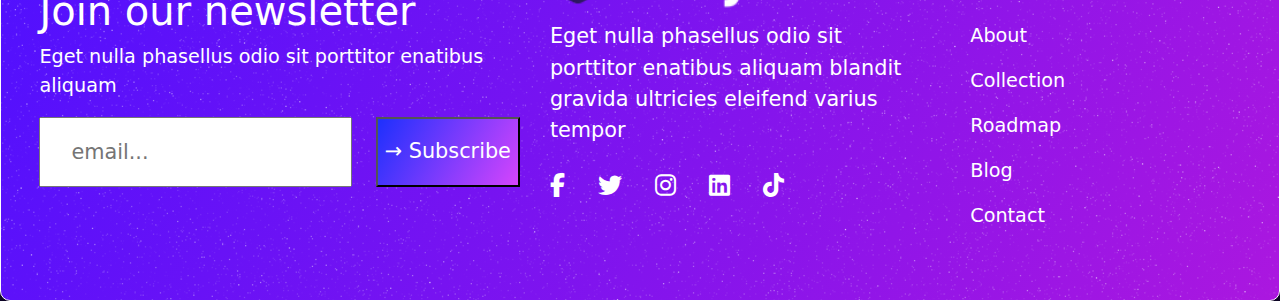
==== commit 68033278: "nifty" ====
--- a/index.html
+++ b/index.html
@@ -11,9 +11,13 @@
         rel="stylesheet">
     <link rel="stylesheet" href="style.css">
     <link rel="stylesheet" href="https://cdnjs.cloudflare.com/ajax/libs/font-awesome/6.6.0/css/all.min.css">
+
+    <link href="https://cdn.jsdelivr.net/npm/bootstrap@5.3.3/dist/css/bootstrap.min.css" rel="stylesheet"
+        integrity="sha384-QWTKZyjpPEjISv5WaRU9OFeRpok6YctnYmDr5pNlyT2bRjXh0JMhjY6hW+ALEwIH" crossorigin="anonymous">
 </head>
-
-<body>
+</head>
+
+<body style=" background-color: #0C0324;">
     <div class="main">
         <!-- navbar start -->
         <nav>
@@ -199,45 +203,472 @@
                 <div class="nifty_roadmap_card">
                     <div class="nifty_roadmap_card_text1">
                         <div class="nifty_roadmap_number"><span>01</span></div>
-                        <div class="nifty_roadmap_heading"><h1>Art Expos Events</h1></div>
+                        <div class="nifty_roadmap_heading">
+                            <h1>Art Expos Events</h1>
+                        </div>
                     </div>
                     <div class="nifty_roadmap_card_text2">
-                        <p>Eget nulla phas ellus odio sit poitor enatibus aliquam blandit ultricies eleifend varius tempor vulputate malesuada tristique dictumst ngilla tempus quis neque condimentum consectetur egestas get arcu.</p>
+                        <p>Eget nulla phas ellus odio sit poitor enatibus aliquam blandit ultricies eleifend varius
+                            tempor vulputate malesuada tristique dictumst ngilla tempus quis neque condimentum
+                            consectetur egestas get arcu.</p>
                     </div>
                 </div>
                 <div class="nifty_roadmap_card">
                     <div class="nifty_roadmap_card_text1">
                         <div class="nifty_roadmap_number"><span>02</span></div>
-                        <div class="nifty_roadmap_heading"><h1>Figurines and Merch</h1></div>
+                        <div class="nifty_roadmap_heading">
+                            <h1>Figurines and Merch</h1>
+                        </div>
                     </div>
                     <div class="nifty_roadmap_card_text2">
-                        <p>Eget nulla phas ellus odio sit poitor enatibus aliquam blandit ultricies eleifend varius tempor vulputate malesuada tristique dictumst ngilla tempus quis neque condimentum consectetur egestas get arcu.</p>
+                        <p>Eget nulla phas ellus odio sit poitor enatibus aliquam blandit ultricies eleifend varius
+                            tempor vulputate malesuada tristique dictumst ngilla tempus quis neque condimentum
+                            consectetur egestas get arcu.</p>
                     </div>
                 </div>
                 <div class="nifty_roadmap_card">
                     <div class="nifty_roadmap_card_text1">
                         <div class="nifty_roadmap_number"><span>03</span></div>
-                        <div class="nifty_roadmap_heading"><h1>The Business Club</h1></div>
+                        <div class="nifty_roadmap_heading">
+                            <h1>The Business Club</h1>
+                        </div>
                     </div>
                     <div class="nifty_roadmap_card_text2">
-                        <p>Eget nulla phas ellus odio sit poitor enatibus aliquam blandit ultricies eleifend varius tempor vulputate malesuada tristique dictumst ngilla tempus quis neque condimentum consectetur egestas get arcu.</p>
+                        <p>Eget nulla phas ellus odio sit poitor enatibus aliquam blandit ultricies eleifend varius
+                            tempor vulputate malesuada tristique dictumst ngilla tempus quis neque condimentum
+                            consectetur egestas get arcu.</p>
                     </div>
                 </div>
                 <div class="nifty_roadmap_card">
                     <div class="nifty_roadmap_card_text1">
                         <div class="nifty_roadmap_number"><span>04</span></div>
-                        <div class="nifty_roadmap_heading"><h1>The Moon Shop</h1></div>
+                        <div class="nifty_roadmap_heading">
+                            <h1>The Moon Shop</h1>
+                        </div>
                     </div>
                     <div class="nifty_roadmap_card_text2">
-                        <p>Eget nulla phas ellus odio sit poitor enatibus aliquam blandit ultricies eleifend varius tempor vulputate malesuada tristique dictumst ngilla tempus quis neque condimentum consectetur egestas get arcu.</p>
-                    </div>
-                </div>
-                <div class="nifty_roadmap_card item-3"><img src="./images/roadmap-sect-pkx9wrj8sw4j5o6t93ny7na9h6vh82bf9cotd4w6r4.png" alt="aa" height="100%" width="100%"></div>
+                        <p>Eget nulla phas ellus odio sit poitor enatibus aliquam blandit ultricies eleifend varius
+                            tempor vulputate malesuada tristique dictumst ngilla tempus quis neque condimentum
+                            consectetur egestas get arcu.</p>
+                    </div>
+                </div>
+                <div class="nifty_roadmap_card item-3"><img
+                        src="./images/roadmap-sect-pkx9wrj8sw4j5o6t93ny7na9h6vh82bf9cotd4w6r4.png" alt="aa"
+                        height="100%" width="100%"></div>
             </div>
         </div>
 
         <!-- nifty roadmap ends here -->
+
+        <!-- nifty inquiry start here -->
+
+        <div class="nifty_inquiry">
+            <div class="nifty_inquiry_left">
+                <div class="nifty_inqury_text1">
+                    <p>FAQ</p>
+                </div>
+                <div class="nifty_inqury_text2">
+                    <h1 style="font-size: 5rem;">Quick Questions</h1>
+                </div>
+                <div class="nifty_inqury_text3">
+                    <p>Eget nulla phasellus odio sit porttitor enatibus aliquam blandit gravida ultricies eleifend
+                        varius tempor vulputate malesuada tristique.</p>
+                </div>
+            </div>
+            <div class="nifty_inquiry_right">
+
+                <div class="accordion mt-5" id="accordionExample">
+
+                    <div class="accordion-item"
+                        style="background: transparent; color: rgb(128, 124, 124); border: none;">
+                        <h2 class="accordion-header "
+                            style="background: transparent; color: rgb(255, 255, 255); border: none;">
+                            <button class="accordion-button"
+                                style="background: transparent; color: rgb(255, 255, 255); font-weight: 700; font-size: 1.5rem; border: none;"
+                                type="button" data-bs-toggle="collapse" data-bs-target="#collapseOne"
+                                aria-expanded="true" aria-controls="collapseOne">
+                                Lobortis egestas id lorem facilisi
+                            </button>
+                        </h2>
+                        <div id="collapseOne" class="accordion-collapse collapse show"
+                            data-bs-parent="#accordionExample">
+                            <div class="accordion-body">
+                                <strong>Eget nulla phasellus odio sit porttitor enatibus aliquam blandit gravida
+                                    ultricies eleifend varius tempor vulputate malesuada tristique dictumst fringilla
+                                    tempus quis neque condimentum consectetur ut egestas. Eget arcu.
+                                    <code>.accordion-body</code>, though the transition does limit overflow.
+                            </div>
+                        </div>
+                    </div>
+
+
+                    <div class="accordion-item" style="background: transparent; color: gray; border: none;">
+                        <h2 class="accordion-header" style="background: transparent; color: gray;">
+                            <button class="accordion-button collapsed"
+                                style="background: transparent; color: rgb(255, 255, 255); font-weight: 700; font-size: 1.5rem"
+                                type="button" data-bs-toggle="collapse" data-bs-target="#collapseTwo"
+                                aria-expanded="false" aria-controls="collapseTwo">
+                                Volutpat libero volutpat nec maecenas
+                            </button>
+                        </h2>
+                        <div id="collapseTwo" class="accordion-collapse collapse" data-bs-parent="#accordionExample">
+                            <div class="accordion-body">
+                                <strong>Eget nulla phasellus odio sit porttitor enatibus aliquam blandit gravida
+                                    ultricies eleifend varius tempor vulputate malesuada tristique dictumst fringilla
+                                    tempus quis neque condimentum consectetur ut egestas. Eget arcu.
+                                    <code>.accordion-body</code>, though the transition does limit overflow.
+                            </div>
+                        </div>
+                    </div>
+
+
+                    <div class="accordion-item"
+                        style="background: transparent; color: gray; font-weight: 700; border: none;">
+                        <h2 class="accordion-header">
+                            <button class="accordion-button collapsed"
+                                style="background: transparent; color: rgb(255, 255, 255); font-weight: 700; font-size: 1.5rem"
+                                type="button" data-bs-toggle="collapse" data-bs-target="#collapseThree"
+                                aria-expanded="false" aria-controls="collapseThree">
+                                Id odio phasellus turpis suspendisse.
+                            </button>
+                        </h2>
+                        <div id="collapseThree" class="accordion-collapse collapse" data-bs-parent="#accordionExample">
+                            <div class="accordion-body">
+                                <strong>Eget nulla phasellus odio sit porttitor enatibus aliquam blandit gravida
+                                    ultricies eleifend varius tempor vulputate malesuada tristique dictumst fringilla
+                                    tempus quis neque condimentum consectetur ut egestas. Eget arcu.
+                                    <code>.accordion-body</code>, though the transition does limit overflow.
+                            </div>
+                        </div>
+                    </div>
+
+                    <div class="accordion-item" style="background: transparent; color: gray; border: none;">
+                        <h2 class="accordion-header">
+                            <button class="accordion-button collapsed"
+                                style="background: transparent; color: rgb(255, 255, 255); font-weight: 700; font-size: 1.5rem;"
+                                type="button" data-bs-toggle="collapse" data-bs-target="#collapseFour"
+                                aria-expanded="false" aria-controls="collapseFour">
+                                magna nulla hendrerit.
+                            </button>
+                        </h2>
+                        <div id="collapseFour" class="accordion-collapse collapse" data-bs-parent="#accordionExample">
+                            <div class="accordion-body">
+                                <strong>Eget nulla phasellus odio sit porttitor enatibus aliquam blandit gravida
+                                    ultricies eleifend varius tempor vulputate malesuada tristique dictumst fringilla
+                                    tempus quis neque condimentum consectetur ut egestas. Eget arcu.
+                                    <code>.accordion-body</code>, though the transition does limit overflow.
+                            </div>
+                        </div>
+                    </div>
+
+
+                </div>
+            </div>
+        </div>
+
+        <!-- nifty inquiry end here -->
+
+        <!-- nifty team starts here -->
+        <div class="nifty_team1"><span>TEAM</span></div>
+        <div class="nifty_team2">
+            <h1 style="font-size: 5rem; font-weight: 400;">Meet Our Team</h1>
+        </div>
+        <div class="nifty_team3">
+            <p>Eget nulla phasellus odio sit porttitor enatibus aliquam blandit gravida</p>
+            <p>ultricies eleifend varius tempor vulputate malesuada tristique.</p>
+        </div>
+
+        <div class="nifty_team_cards">
+            <div class="nifty_team_card">
+                <div class="nifty_team_card_profile"><img
+                        src="./images/team1-pkxbu26wzgzywd9c7iqb6fk4cjpgk76rumqu2x8xt8.jpg" alt="aa" height="100%"
+                        width="100%"></div>
+                <div class="nifty_team_card_text">
+                    <div>
+                        <p style="margin: 0px;">Tommy Burton</p>
+                    </div>
+                    <div>
+                        <p style="margin: 0px;">Founder NiFTy</p>
+                    </div>
+                    <div><i class="fa-brands fa-twitter"></i><i class="fa-brands fa-facebook-f"></i><i
+                            class="fa-brands fa-instagram"></i></div>
+                </div>
+            </div>
+            <div class="nifty_team_card">
+                <div class="nifty_team_card_profile"><img
+                        src="./images/team2-pkxbu50fjz3tv758r1y6vwui4pbk7ahyv0pair4rak.jpg" alt="aa" height="100%"
+                        width="100%"></div>
+                <div class="nifty_team_card_text">
+                    <div>
+                        <p style="margin: 0px;">Tommy Burton</p>
+                    </div>
+                    <div>
+                        <p style="margin: 0px;">Founder NiFTy</p>
+                    </div>
+                    <div><i class="fa-brands fa-twitter"></i><i class="fa-brands fa-facebook-f"></i><i
+                            class="fa-brands fa-instagram"></i></div>
+                </div>
+            </div>
+            <div class="nifty_team_card">
+                <div class="nifty_team_card_profile"><img
+                        src="./images/team3-pkxbu42ld52jjl6lwjjkbf31jbg6zle8iw1t1h65gs.jpg" alt="aa" height="100%"
+                        width="100%"></div>
+                <div class="nifty_team_card_text">
+                    <div>
+                        <p style="margin: 0px;">Tommy Burton</p>
+                    </div>
+                    <div>
+                        <p style="margin: 0px;">Founder NiFTy</p>
+                    </div>
+                    <div><i class="fa-brands fa-twitter"></i><i class="fa-brands fa-facebook-f"></i><i
+                            class="fa-brands fa-instagram"></i></div>
+                </div>
+            </div>
+            <div class="nifty_team_card">
+                <div class="nifty_team_card_profile"><img
+                        src="./images/team4-pkxbu34r6b197z7z214xqxbkxxktrwai6rebk77jn0.jpg" alt="aa" height="100%"
+                        width="100%"></div>
+                <div class="nifty_team_card_text">
+                    <div>
+                        <p style="margin: 0px;">Tommy Burton</p>
+                    </div>
+                    <div>
+                        <p style="margin: 0px;">Founder NiFTy</p>
+                    </div>
+                    <div><i class="fa-brands fa-twitter"></i><i class="fa-brands fa-facebook-f"></i><i
+                            class="fa-brands fa-instagram"></i></div>
+                </div>
+            </div>
+        </div>
+
+        <!-- nifty team ends here -->
+
+        <!-- nifty review starts here -->
+
+        <div class="nifty_review">
+            <div class="nifty_review_left">
+                <p class="nifty_review_text1">TESTIMONIALS</p>
+                <h1 class="nifty_review_text2">What People Say</h1>
+                <p class="nifty_review_text3">Eget nulla phasellus odio sit porttitor enatibus aliquam blandit gravida
+                    ultricies eleifend.</p>
+                <div class="nifty_review_pictures">
+                    <div><img src="./images/testi-sect1-pkxcj3m3v1ulpl009qjrrjngf3tje9r786vabshqfs.jpg" alt="aa"
+                            height="100%" width="100%"></div>
+                    <div><img src="./images/testi-sect2-pkxcja6z6w3lyuqg7be5qzzoksx3w5hbl3fooq7z88.jpg" alt="aa"
+                            height="100%" width="100%"></div>
+                </div>
+            </div>
+            <div class="nifty_review_right">
+                <div class="nifty_review_inner_right">
+                    <img src="./images/quote-icon.png" alt="aa" height="50px" width="50px">
+                    <h1>Awesome service!</h1>
+                    <p style="margin: 0px;">Eget nulla phas ellus odio sit poitor enatibus ellus</p>
+                    <p style="margin: 0px;">aliquam blandit ultricies eleifend varius putate</p>
+                    <p style="margin: 0px;">malesuada tristique dictumst ngilla tempus.</p>
+
+                    <img src="./images/testimo01-pkydytldvifw3qotspid9qsis4ssrjpdbw167x60hs.jpg" alt="aa" height="70px"
+                        width="70px">
+
+                    <p style="margin: 0px;">Tommy Burton</p>
+                    <p style="margin: 0px;">Founder NiFTy</p>
+                </div>
+            </div>
+
+
+        </div>
+
+        <div class="nifty_review_button"><button>→ View All</button></div>
+        <!-- nifty review ends here -->
+
+        <!-- marchendise starts here -->
+
+        <div class="nifty_marchendise">
+            <p>MERCHANDISE</p>
+            <h1>Merchandise</h1>
+            <p>Eget nulla phasellus odio sit porttitor enatibus aliquam blandit gravida</p>
+            <p>ultricies eleifend varius tempor vulputate malesuada tristique.</p>
+        </div>
+
+        <div class="nifty_marchendise_cards">
+
+
+            <div class="nifty_marchendise_card">
+                <img src="./images/product1-150x150.png" alt="aa" width="100%" height="60%">
+
+
+                <p class="marchendise_heading" style="margin: 0px;">Massa volutpat enim amet</p>
+
+
+                <div>
+                    <i class="fa-solid fa-star"></i>
+                    <i class="fa-solid fa-star"></i>
+                    <i class="fa-solid fa-star"></i>
+                    <i class="fa-solid fa-star"></i>
+                    <i class="fa-solid fa-star"></i>
+                </div>
+
+
+                <p style="margin: 0px;" id="price">$46</p>
+
+
+                <button>Add to cart</button>
+            </div>
+
+
+            <div class="nifty_marchendise_card">
+
+                <img src="./images/product2.png" alt="aa" width="100%" height="60%">
+
+
+                <p class="marchendise_heading" style="margin: 0px;">Massa volutpat enim amet</p>
+
+                <div>
+                    <i class="fa-solid fa-star"></i>
+                    <i class="fa-solid fa-star"></i>
+                    <i class="fa-solid fa-star"></i>
+                    <i class="fa-solid fa-star"></i>
+                    <i class="fa-solid fa-star"></i>
+                </div>
+
+                <p style="margin: 0px;" id="price" >$46</p>
+
+
+                <button>Add to cart</button>
+            </div>
+
+
+            <div class="nifty_marchendise_card">
+
+                <img src="./images/product3-100x100.png" alt="aa" width="100%" height="60%">
+
+                <p class="marchendise_heading" style="margin: 0px;">Massa volutpat enim amet</p>
+
+                <div>
+                    <i class="fa-solid fa-star"></i>
+                    <i class="fa-solid fa-star"></i>
+                    <i class="fa-solid fa-star"></i>
+                    <i class="fa-solid fa-star"></i>
+                    <i class="fa-solid fa-star"></i>
+                </div>
+
+
+                <p id="price">$46</p>
+
+
+                <button>Add to cart</button>
+
+
+            </div>
+
+
+            <div class="nifty_marchendise_card">
+
+
+                <img src="./images/product4-300x300.png" alt="aa" width="100%" height="60%">
+
+
+                <p class="marchendise_heading" style="margin: 0px;">Massa volutpat enim amet</p>
+
+
+                <div>
+                    <i class="fa-solid fa-star"></i>
+                    <i class="fa-solid fa-star"></i>
+                    <i class="fa-solid fa-star"></i>
+                    <i class="fa-solid fa-star"></i>
+                    <i class="fa-solid fa-star"></i>
+                </div>
+
+
+                <p id="price">$46</p>
+
+
+                <button>Add to cart</button>
+            </div>
+
+
+        </div>
+
+        <!-- marchendise ends here -->
+
+        <!-- blog starts here -->
+
+        <div class="blogs">
+            <p>BLOG</p>
+            <h1>Our Blog & News</h1>
+            <p>Eget nulla phasellus odio sit porttitor enatibus aliquam blandit gravida ultricies eleifend varius tempor
+                vulputate malesuada tristique.</p>
+        </div>
+
+        <div class="blogs_cards">
+            <div class="blogs_card">
+                <div class="blog_card_img" id="blog_img1"></div>
+                <p>Platea est necelit aliquet quis seme aliquetat.</p>
+                <p>February 25, 2022 No Comments</p>
+                <p>Read More »</p>
+            </div>
+            <div class="blogs_card">
+                <div class="blog_card_img" id="blog_img2"></div>
+                <p>Platea est necelit aliquet quis seme aliquetat.</p>
+                <p>February 25, 2022 No Comments</p>
+                <p>Read More »</p>
+            </div>
+            <div class="blogs_card">
+                <div class="blog_card_img" id="blog_img3"></div>
+                <p>Platea est necelit aliquet quis seme aliquetat.</p>
+                <p>February 25, 2022 No Comments</p>
+                <p>Read More »</p>
+            </div>
+        </div>
+
+        <!-- blog ends here -->
+
+        <!-- footer starts here -->
+
+        <div class="footer">
+            <div class="footer1">
+                <p>NEWSLETTER</p>
+                <h1>Join our newsletter</h1>
+                <p>Eget nulla phasellus odio sit porttitor enatibus aliquam</p>
+                <div class="footer_input">
+                    <input type="email" placeholder="email...">
+                    <button> → Subscribe</button>
+                </div>
+            </div>
+            <div class="footer2">
+                <img src="./images/logo-nifty-dark.png" alt="aa" height="70px" width="200px">
+                <p class="footer_paragraph">Eget nulla phasellus odio sit porttitor enatibus aliquam blandit gravida ultricies eleifend varius tempor</p>
+
+                <div class="footer_icons">
+                    <i class="fa-brands fa-facebook-f"></i>
+                    <i class="fa-brands fa-twitter"></i>
+                    <i class="fa-brands fa-instagram"></i>
+                    <i class="fa-brands fa-linkedin"></i>
+                    <i class="fa-brands fa-tiktok"></i>
+                </div>
+            </div>
+            <div class="footer3">
+                <h1>Quick Menu</h1>
+
+                <ul>
+                    <li>About</li>
+                    <li>Collection</li>
+                    <li>Roadmap</li>
+                    <li>Blog</li>
+                    <li>Contact</li>
+                </ul>
+            </div>
+        </div>
+
+        <!-- footer ends here -->
     </div>
+
+
+
+
+    <script src="https://cdn.jsdelivr.net/npm/bootstrap@5.3.3/dist/js/bootstrap.bundle.min.js"
+        integrity="sha384-YvpcrYf0tY3lHB60NNkmXc5s9fDVZLESaAA55NDzOxhy9GkcIdslK1eN7N6jIeHz"
+        crossorigin="anonymous"></script>
+
 </body>
 
 </html>--- a/style.css
+++ b/style.css
@@ -11,6 +11,8 @@
     display: flex;
     justify-content: center;
     font-family: "Rajdhani", sans-serif;
+    background-image: url("./images/bg-hero-home.png");
+    background-size: cover;
 }
 
 .main{
@@ -352,9 +354,6 @@
     grid-gap: 50px;
 }
 
-.partners_logo img{
-    /* border: 1px solid white; */
-}
 
 @media screen and (max-width:768px){
     .partners_logo{
@@ -369,8 +368,8 @@
         grid-template-columns: 100px;
         grid-template-rows: repeat(5,30px);
         padding: 20px;
-        margin-left: 35%;
-    }
+        padding-left: 35%;
+      }
 }
 /* our partners end */
 
@@ -455,14 +454,8 @@
 .nifty_button button i{
     margin-right: 20px;
 }
-.nifty_story_text span{
-    /* border: 1px solid white; */
-}
-
-
-.nifty_story_text .nifty_button{
-    /* border: 1px solid white; */
-}
+
+
 @media screen and (width<1100px){
     #story{
         font-size: 2rem;
@@ -647,7 +640,7 @@
     justify-content: space-between;
     margin-top: 20px;
     width: 90%;
-    border: 1px solid white;
+    /* border: 1px solid white; */
 }
 
 @media screen and (width<768px){
@@ -695,15 +688,10 @@
         grid-column: 1/5;
         grid-row: 1/2;  
     }
-    .nifty_roadmap_card_text2{
-        /* display: none; */
-    }
-}
-
-.nifty_roadmap_card{
-    /* border: 1px solid white; */
-    border-radius: 10px;
-}
+  
+}
+
+
 
 .item-3{
     grid-column: 3/4;
@@ -714,7 +702,14 @@
     display: flex;
     flex-direction: column;
     padding: 20px;
-    border: 1px solid gray;
+    /* border: 1px solid gray; */
+    background: linear-gradient(135deg,rgba(255,255,255,0.1),rgba(255,255,255,0));
+    backdrop-filter: blur(10px);
+    -webkit-backdrop-filter: blur(10px);
+    border-radius: 20px;
+    border: 1px solid rgba(255,255,255,0.18);
+    box-shadow: 0 8px 32px 0 rgba(0, 0, 0, 0.37);
+
 }
 
 
@@ -743,7 +738,8 @@
     color: white;
     display: grid;
     place-items: center;
-    font-size: 0.8rem;
+    /* font-size: 0.1rem; */
+    margin-left: 15px;
 }
 
 .nifty_roadmap_card_text2{
@@ -757,3 +753,710 @@
     color: rgb(184, 184, 184);
 }
 
+/* nifty inquiry */
+
+.nifty_inquiry{
+    width: 100%;
+    height: 500px;
+    display: flex;
+    /* border: 1px solid white; */
+    margin-top: 100px;
+}
+
+
+.nifty_inquiry_left{
+    /* border: 1px solid white; */
+    height: 100%;
+    width: 30%;
+}
+.nifty_inqury_text1{
+    width: 100%;
+    color: #FEAD10;
+    font-size: 1.2rem;
+}
+
+.nifty_inqury_text2{
+    color: white;
+    font-size: 3rem;
+    font-family: "Rajdhani", sans-serif;
+    margin-top: 20px;
+}
+
+.nifty_inqury_text3{
+    color: gray;
+    font-size: 1.5rem;
+    margin-top: 50px;
+}
+
+.nifty_inquiry_right{
+    /* border: 1px solid white; */
+    height: 100%;
+    width: 70%;
+    padding: 20px;
+    background: linear-gradient(135deg,rgba(255,255,255,0.1),rgba(255,255,255,0));
+    backdrop-filter: blur(10px);
+    -webkit-backdrop-filter: blur(10px);
+    border-radius: 20px;
+    border: 1px solid rgba(255,255,255,0.18);
+    box-shadow: 0 8px 32px 0 rgba(0, 0, 0, 0.37);
+}
+
+
+@media screen and (width<768px){
+    .nifty_inquiry{
+        flex-direction: column;
+        padding: 20px;
+    }
+
+    .nifty_inquiry_left{
+        width: 100%;
+        /* border: 1px solid white; */
+    }
+
+    .nifty_inquiry_right{
+        width: 100%;
+        margin-top: 100px;
+    }
+}
+
+/* nifty team */
+
+.nifty_team1{
+    /* border: 1px solid white; */
+    width: 100%;
+    display: flex;
+    justify-content: center;
+    color: #FEAD10;
+    font-size: 1.5rem;
+    font-weight: 400;
+    margin-top: 100px;
+}
+.nifty_team2{
+    /* border: 1px solid white; */
+    width: 100%; 
+    display: flex;
+    justify-content: center;
+    color: white;
+    font-size: 5rem;
+}
+.nifty_team3{
+    /* border: 1px solid white; */
+    width: 100%;
+    height: auto;
+    display: flex;
+    flex-direction: column;
+    justify-content: center;
+    align-items: center;
+    font-size: 1.7rem;
+    font-weight: 400;
+    color: rgb(158, 154, 154);
+    padding: 0px;
+}
+
+.nifty_team_cards{
+    width: 100%;
+    display: grid;
+    grid-template-columns: repeat(4,1fr);
+    grid-template-rows: 500px;
+    /* border: 1px solid white; */
+    grid-gap: 20px;
+    padding: 20px;
+}
+
+.nifty_team_card{
+    /* border: 1px solid white; */
+    border-radius: 20px;
+    display: flex;
+    flex-direction: column;
+    justify-content: space-between;
+    background: linear-gradient(135deg,rgba(255,255,255,0.1),rgba(255,255,255,0));
+    backdrop-filter: blur(10px);
+    -webkit-backdrop-filter: blur(10px);
+    border-radius: 20px;
+    border: 1px solid rgba(255,255,255,0.18);
+    box-shadow: 0 8px 32px 0 rgba(0, 0, 0, 0.37);
+    padding: 10px;
+}
+
+.nifty_team_card_profile{
+    width: 100%;
+    height: 65%;
+    /* border: 1px solid white; */
+    border-radius: 10px;
+    overflow: hidden;
+}
+
+.nifty_team_card_text{
+    width: 100%;
+    height: 30%;
+    /* border: 1px solid white; */
+    border-radius: 20px;
+    background-color: #1f042e;
+    padding: 20px;
+
+}
+
+.nifty_team_card_text div{
+    width: 100%;
+    /* border: 1px solid white; */
+    color: white;
+    font-weight: 500;
+    display: flex;
+    align-items: center;
+    justify-content: center;
+    font-size: 1.2rem;
+    padding: 0;
+    margin: 5px;
+
+}
+
+p{
+    margin: 0px;
+}
+
+.nifty_team_card_text div i{
+    height: 30px;
+    width: 30px;
+    border-radius: 50%;
+    background: #AB17DF;
+    display: grid;
+    place-items: center;
+    color: white;
+    margin-left: 10px;
+}
+
+@media screen and (width<768px){
+    .nifty_team_cards{
+        grid-template-columns: repeat(2,1fr);
+        grid-template-rows: repeat(2,500px);
+    }
+
+    .nifty_team1{
+        margin-top: 800px;
+    }
+}
+
+@media screen and (width<500px){
+    .nifty_team_cards{
+        grid-template-columns: 100%;
+        grid-template-rows: repeat(4,500px);
+    }
+}
+
+.nifty_review{
+    width: 100%;
+    /* border: 1px solid white; */
+    height: 700px;
+    display: flex;
+    justify-content: space-between;
+}
+
+.nifty_review_left{
+    width: 40%;
+    height: 100%;
+    /* border: 1px solid white; */
+}
+
+.nifty_review_right{
+    width: 60%;
+    height: 100%;
+    /* border: 1px solid white; */
+}
+
+
+.nifty_review_pictures{
+    width: 90%;
+    height: 250px;
+    /* border: 1px solid white; */
+    display: flex;
+    justify-content: space-between;
+}
+
+.nifty_review_pictures div{
+    width: 45%;
+    height: 100%;
+    /* border: 1px solid white; */
+    border-radius: 20px;
+    overflow: hidden;
+}
+
+.nifty_review_text1{
+    color: #FEAD10;
+    font-size: 1.3rem;
+    font-weight: 500;
+}
+
+.nifty_review_text2{
+    color: white;
+    font-size: 5rem;
+    font-weight: 500;
+}
+
+
+.nifty_review_text3{
+    font-weight: 400;
+    color: rgb(199, 195, 195);
+    font-size: 1.3rem;
+}
+
+.nifty_review_inner_right{
+    width: 90%;
+    height: 80%;
+    /* border: 1px solid white; */
+    border-radius: 10px;
+    margin-left: 20px;
+    margin-top: 50px;
+    background: linear-gradient(135deg,rgba(255,255,255,0.1),rgba(255,255,255,0));
+    backdrop-filter: blur(10px);
+    -webkit-backdrop-filter: blur(10px);
+    border-radius: 20px;
+    border: 1px solid rgba(255,255,255,0.18);
+    box-shadow: 0 8px 32px 0 rgba(0, 0, 0, 0.37);
+    padding: 10px;
+    display: flex;
+    flex-direction: column;
+    justify-content: center;
+    align-items: center;
+}
+
+.nifty_review_inner_right :nth-child(2){
+   color: white;
+}
+
+.nifty_review_inner_right :nth-child(3){
+    font-weight: 400;
+    font-size: 1.3rem;
+    color: gray;
+}
+
+.nifty_review_inner_right :nth-child(4){
+    font-weight: 400;
+    font-size: 1.3rem;
+    color: gray;
+}
+
+.nifty_review_inner_right :nth-child(5){
+    font-weight: 400;
+    font-size: 1.3rem;
+    color: gray;
+}
+
+.nifty_review_inner_right :nth-child(6){
+    border-radius: 10px;
+    margin-top: 30px;
+}
+
+.nifty_review_inner_right :nth-child(7){
+    font-size: 1.2rem;
+    color: white;
+    font-weight: 400;
+}
+
+.nifty_review_inner_right :nth-child(8){
+    font-weight: 400;
+    color: gray;
+    font-size: 1.3rme;
+}
+
+.nifty_review_button{
+    width: 100%;
+    /* border: 1px solid white; */
+    display: flex;
+    justify-content: center;
+}
+
+.nifty_review_button button{
+    height: 60px;
+    width: 200px;
+    font-size: 1.5rem;
+    background-image: linear-gradient(120deg, #040c63,#AB17DF);
+    color: white;
+    border-radius: 10px;
+}
+
+
+@media screen and (width<768px){
+    .nifty_review{
+        flex-direction: column;
+        height: 1300px;
+    }
+
+    .nifty_review_text2{
+        font-size: 3rem;
+    }
+
+    .nifty_review_left{
+        width: 100%;
+        height: 40%;
+    }
+
+    .nifty_review_right{
+        width: 100%;
+        height: 60%;
+    }
+}
+
+/* marchendise */
+
+.nifty_marchendise{
+    width: 100%;
+    height: 300px;
+    /* border: 1px solid white; */
+    display: flex;
+    flex-direction: column;
+    align-items: center;
+    justify-content: space-between;
+    margin-top: 100px;
+}
+
+.nifty_marchendise :nth-child(1){
+    color: #FEAD10;
+    font-size: 1.3rem;
+    font-weight: 400;
+}
+
+.nifty_marchendise :nth-child(2){
+    color: white;
+    font-size: 5rem;
+    font-weight: 400;
+}
+
+.nifty_marchendise :nth-child(3){
+    color: gray;
+    font-size: 1.3rem;
+    font-weight: 400;
+}
+
+.nifty_marchendise :nth-child(4){
+    color: gray;
+    font-size: 1.3rem;
+    font-weight: 400;
+}
+
+.nifty_marchendise_cards{
+    width: 100%;
+    height: auto;
+    display: grid;
+    grid-template-columns: repeat(4,1fr);
+    grid-template-rows: 500px;
+    grid-gap: 20px;
+    padding: 20px;
+    /* border: 1px solid rgb(255, 255, 255); */
+}
+
+.nifty_marchendise_card{
+    /* border: 1px solid white; */
+    background: linear-gradient(135deg,rgba(255,255,255,0.1),rgba(255,255,255,0));
+    backdrop-filter: blur(10px);
+    -webkit-backdrop-filter: blur(10px);
+    border-radius: 20px;
+    /* border: 1px solid rgba(255,255,255,0.18); */
+    box-shadow: 0 8px 32px 0 rgba(0, 0, 0, 0.37);
+    display: flex;
+    flex-direction: column;
+    align-items: center;
+    justify-content: space-around;
+}
+
+.marchendise_heading{
+    color: white;
+    font-size: 1.5rem;
+    font-weight: 400;
+}
+
+.nifty_marchendise_card :nth-child(3){
+    color: yellow;
+}
+
+#price{
+    color: rgb(192, 192, 192);
+    font-weight: 500;
+    font-size: 1.5rem;
+}
+
+.nifty_marchendise_card button{
+    width: 150px;
+    height: 50px;
+    border-radius: 10px;
+     background-color: #AB17DF;
+     color: white;
+     font-weight: 500;
+     font-size: 1.3rem;
+     font-family: "Rajdhani", sans-serif;
+}
+
+@media screen and (width<768px){
+    .nifty_marchendise_cards{
+        grid-template-columns: repeat(2,1fr);
+        grid-template-rows: repeat(2,500px);
+    }
+
+    
+}
+
+@media screen and (width<500px){
+    .nifty_marchendise_cards{
+        grid-template-columns: 1fr;
+        grid-template-rows: repeat(4,500px);
+    }
+}
+
+.blogs{
+    width: 100%;
+    height: 300px;
+    /* border: 1px solid white; */
+    display: flex;
+    flex-direction: column;
+    justify-content: space-between;
+    align-items: center;
+    margin-top: 100px;
+}
+
+.blogs :nth-child(1){
+    color: #FEAD10;
+    font-size: 1.3rem;
+    font-weight: 400;
+    font-family: "Rajdhani", sans-serif;
+}
+
+.blogs :nth-child(2){
+    color: white;
+    font-size: 5rem;
+    font-family: "Rajdhani", sans-serif;
+}
+
+.blogs :nth-child(3){
+    width: 50%;
+    color: gray;
+    font-size: 1.2rem;
+    display: flex;
+    justify-content: center;
+    font-weight: 400;
+    text-align: center;
+}
+
+@media screen and (width<768px){
+
+    .blogs{
+        height: 250px;
+    }
+    .blogs :nth-child(2){
+        font-size: 2rem;
+    }
+
+    .blogs :nth-child(3){
+        font-size: 1rem;
+    }
+}
+
+.blogs_cards{
+    width: 100%;
+    /* border: 1px solid white; */
+    display: grid;
+    grid-template-columns: repeat(3,1fr);
+    grid-template-rows: 500px;
+    grid-gap: 20px;
+    padding: 20px;
+}
+
+.blogs_card{
+    /* border: 1px solid white; */
+    background: linear-gradient(135deg,rgba(255,255,255,0.1),rgba(255,255,255,0));
+    backdrop-filter: blur(10px);
+    -webkit-backdrop-filter: blur(10px);
+    border-radius: 10px;
+    /* border: 1px solid rgba(255,255,255,0.18); */
+    box-shadow: 0 8px 32px 0 rgba(0, 0, 0, 0.37);
+    display: flex;
+    flex-direction: column;
+    justify-content: space-between;
+    align-items: center;
+}
+
+.blog_card_img{
+    width: 100%;
+    height: 70%;
+    /* border: 1px solid white; */
+    border-radius: 10px;
+}
+
+.blogs_card :nth-child(2){
+    font-size: 1.3rem;
+    color: white;
+    font-weight: 400;
+    font-family: "Rajdhani", sans-serif;
+    width: 80%;
+    text-align: center;
+}
+
+.blogs_card :nth-child(3){
+    font-size: 1.2rem;
+    color: gray;
+    font-weight: 400;
+}
+
+.blogs_card :nth-child(4){
+    font-size: 1.2rem;
+    color: #AB17DF;
+    font-weight: 500;
+}
+
+#blog_img1{
+    background-image: url("./images/post-nifty0-768x534.jpg");
+    background-size: cover;
+}
+
+#blog_img2{
+    background-image: url("./images/post-nifty0-7-768x534.jpg");
+    background-size: cover;
+}
+
+#blog_img3{
+    background-image: url("./images/post-nifty0-1-768x534.jpg");
+    background-size: cover;
+}
+
+@media screen and (width<768px){
+    .blogs_cards{
+        grid-template-columns: 1fr;
+        grid-template-rows: repeat(3,500px);
+      
+    }
+}
+/* footer starts */
+.footer{
+    width: 100%;
+    height: 400px;
+    border: 1px solid white;
+    border-radius: 10px;
+    background-blend-mode:overlay;
+    background-image: linear-gradient(120deg,#4E10FF,#AB17DF ) , url("./images/noise-footer.png");
+    background-size: cover;
+    display: flex;
+    padding: 3%;
+    justify-content: space-between;
+}
+
+.footer1{
+    width: 40%;
+    height: 100%;
+    /* border: 1px solid white; */
+}
+
+.footer1 :nth-child(1){
+    color: #FEAD10;
+    font-weight: 500;
+    font-size: 1.3rem;
+}
+
+.footer1 :nth-child(2){
+    color: white;
+}
+.footer1 :nth-child(3){
+    color: white;
+    font-weight: 400;
+    font-size: 1.2rem;
+}
+
+.footer1 :nth-child(4){
+    width: 100%;
+    /* border: 1px solid black; */
+    height: 70px;
+    padding: 0px;
+    display: flex;
+    justify-content: space-between;
+}
+
+.footer1 :nth-child(4) input{
+    height: 100%;
+    width: 65%;
+    padding-left: 30px;
+}
+
+::placeholder{
+    font-weight: 500;
+    font-size: 1.3rem;
+}
+
+.footer1 :nth-child(4) button{
+    width: 30%;
+    height: 100%;
+    margin: 0px;
+    background-image: linear-gradient(120deg,#1d30fd,#d545fc);
+    font-size: 1.3rem;
+}
+
+.footer2{
+    width: 30%;
+    height: 80%;
+    /* border: 1px solid white; */
+    display: flex;
+    flex-direction: column;
+    justify-content: space-between;
+}
+
+.footer_paragraph{
+    color: white;
+    font-weight: 500;
+    font-size: 1.3rem;
+}
+
+.footer_icons{
+    color: white;
+    width: 65%;
+    display: flex;
+    justify-content: space-between;
+    /* border: 1px solid wheat; */
+    font-size: 1.5rem;
+}
+.footer3{
+    width: 25%;
+    height: 100%;
+    /* border: 1px solid white; */
+    padding-left: 30px;
+    display: flex;
+    flex-direction: column;
+    justify-content: space-around;
+
+}
+
+.footer3 h1{
+    color: white;
+    font-size: 1.5rem;
+}
+.footer3 ul{
+    /* border: 1px solid white; */
+    height: 65%;
+    width: 50%;
+    display: flex;
+    flex-direction: column;
+    justify-content: space-between;
+    padding: 0;
+}
+
+.footer3 li{
+    list-style: none;
+    font-weight: 500;
+    color: white;
+    font-size: 1.2rem;
+    margin: 0px;
+}
+
+@media screen and (width<768px){
+    .footer{
+        flex-direction: column;
+        height: 1000px;
+    }
+
+    .footer1{
+        width: 100%;
+    }
+
+    .footer2{
+        width: 100%;
+    }
+
+    .footer3{
+        width: 100%;
+    }
+}